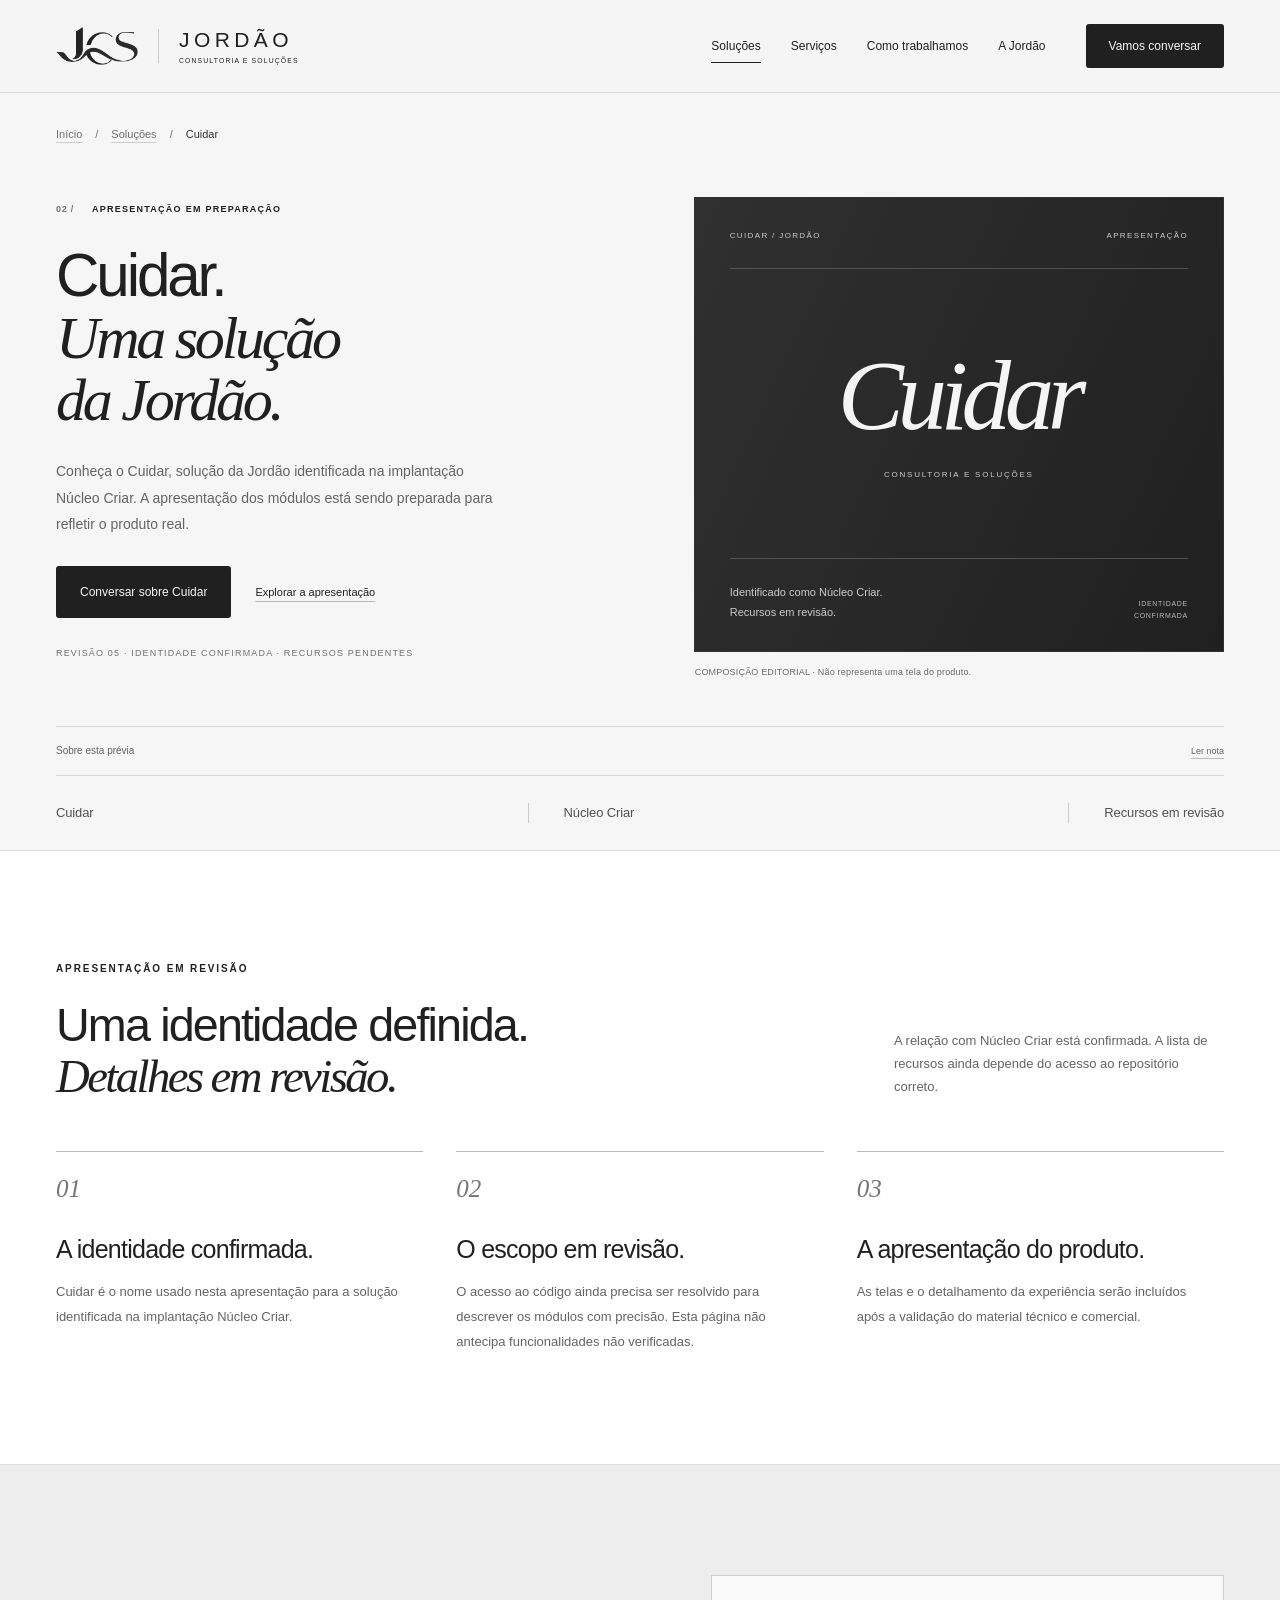
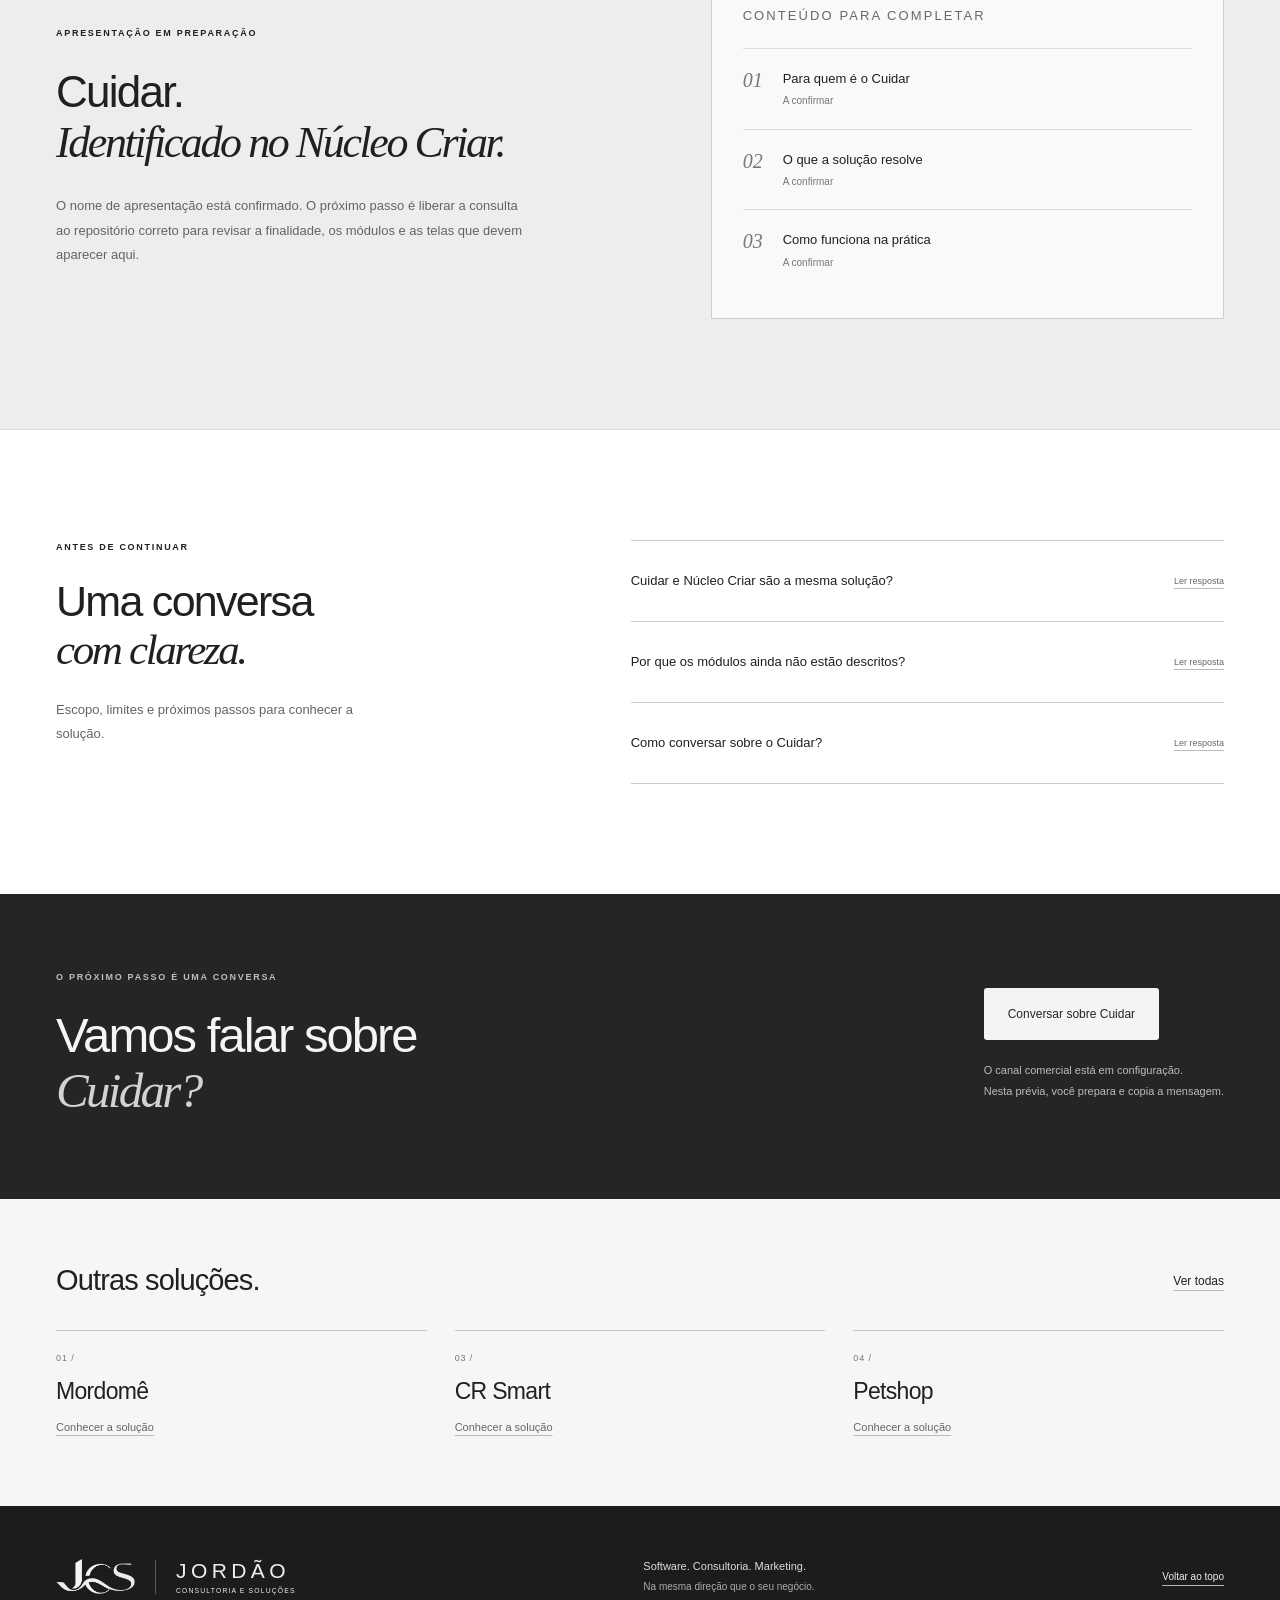
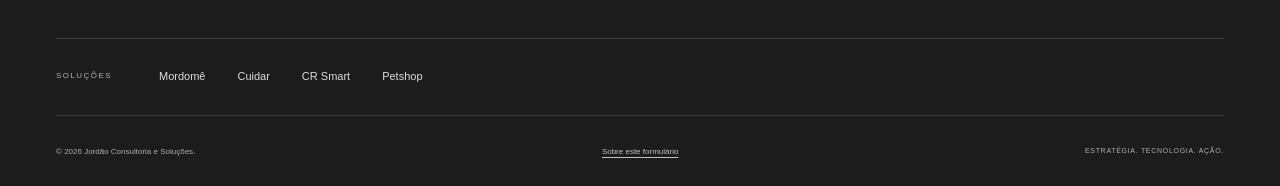
==== cuidar.html @ e057ddb1 "Site institucional Jordão" ====
<!DOCTYPE html>

<html lang="pt-BR"><head><meta content="Jordão — revisão 04 / páginas de soluções" name="generator"/>
<meta charset="utf-8"/>
<meta content="width=device-width, initial-scale=1" name="viewport"/>
<meta content="#f6f6f6" name="theme-color"/>
<meta content="Conheça o Cuidar, solução da Jordão identificada na implantação Núcleo Criar. A apresentação dos módulos está sendo preparada para refletir o produto real." name="description"/>
<!-- PRÉVIA: retirar esta linha somente depois de aprovar e publicar o site. -->
<meta content="noindex, nofollow" name="robots"/>
<meta content="website" property="og:type"/>
<meta content="pt_BR" property="og:locale"/>
<meta content="Cuidar — Jordão Consultoria e Soluções" property="og:title"/>
<meta content="Conheça o Cuidar, solução da Jordão identificada na implantação Núcleo Criar. A apresentação dos módulos está sendo preparada para refletir o produto real." property="og:description"/>
<title>Cuidar — Jordão Consultoria e Soluções</title>
<link href="assets/favicon.png" rel="icon" type="image/png"/>
<link href="styles.css" rel="stylesheet"/><link href="solucoes.css" rel="stylesheet"/>
<script defer="" src="config.js"></script>
<script defer="" src="script.js"></script><script defer="" src="solucoes.js"></script>
</head><body data-page="cuidar"><a class="skip-link" href="#conteudo">Pular para o conteúdo</a><header class="header" id="topo">
<div class="container header-inner">
<a aria-label="Jordão Consultoria e Soluções — início" class="brand" href="index.html#inicio">
<img alt="" class="brand-logo" height="497" src="assets/logo-jcs-escuro.png" width="1097"/>
<span aria-hidden="true" class="brand-divider"></span>
<span class="brand-name">JORDÃO<span>CONSULTORIA E SOLUÇÕES</span></span>
</a>
<button aria-controls="navegacao" aria-expanded="false" aria-label="Abrir menu" class="menu-toggle" type="button">
<span></span><span></span>
</button>
<nav aria-label="Navegação principal" class="nav" id="navegacao"><a aria-current="location" href="solucoes.html">Soluções</a><a href="index.html#solucoes">Serviços</a><a href="index.html#metodo">Como trabalhamos</a><a href="index.html#sobre">A Jordão</a><a class="button button-dark nav-cta" href="index.html#contato">Vamos conversar</a></nav>
</div>
</header><main class="product-page" id="conteudo"><div class="container"><nav aria-label="Caminho de navegação" class="breadcrumb"><a href="index.html">Início</a><span aria-hidden="true">/</span><a href="solucoes.html">Soluções</a><span aria-hidden="true">/</span><span aria-current="page">Cuidar</span></nav></div><section aria-labelledby="product-title" class="product-hero" id="apresentacao"><div class="container product-hero-grid"><div class="product-copy"><p class="eyebrow"><span class="section-index">02 /</span> APRESENTAÇÃO EM PREPARAÇÃO</p><h1 id="product-title">Cuidar.<br/><em>Uma solução<br/>da Jordão.</em></h1><p class="product-description">Conheça o Cuidar, solução da Jordão identificada na implantação Núcleo Criar. A apresentação dos módulos está sendo preparada para refletir o produto real.</p><div class="product-actions"><a class="button button-dark" href="index.html?solucao=cuidar#contato">Conversar sobre Cuidar</a><a class="text-link" href="#recursos">Explorar a apresentação</a></div><p class="review-label">REVISÃO 05 · IDENTIDADE CONFIRMADA · RECURSOS PENDENTES</p></div><figure class="product-visual"><div class="concept-panel cuidar-panel"><div class="concept-top"><span>CUIDAR / JORDÃO</span><span>APRESENTAÇÃO</span></div><div class="cuidar-wordmark">Cuidar<span>CONSULTORIA E SOLUÇÕES</span></div><div class="cuidar-baseline"><p>Identificado como Núcleo Criar.<br/>Recursos em revisão.</p><span>IDENTIDADE CONFIRMADA</span></div></div><figcaption>COMPOSIÇÃO EDITORIAL · Não representa uma tela do produto.</figcaption></figure></div><div class="container"><details class="editorial-note"><summary><span>Sobre esta prévia</span><span class="detail-state"><span class="closed-text">Ler nota</span><span class="open-text">Fechar</span></span></summary><p>A relação Cuidar = Núcleo Criar foi confirmada pelo responsável. O Railway indica o repositório jjrfarias/clinicas, mas a consulta ao GitHub retornou 404 nesta conexão. Isso não comprova a inexistência do repositório: acesso e endereço ainda precisam ser conferidos. Os módulos não foram verificados nesta revisão.</p></details><div aria-label="Temas da solução" class="product-topics"><span>Cuidar</span><span>Núcleo Criar</span><span>Recursos em revisão</span></div></div></section><section aria-labelledby="features-title" class="section product-features" id="recursos"><div class="container"><div class="section-heading"><div><p class="eyebrow">APRESENTAÇÃO EM REVISÃO</p><h2 id="features-title">Uma identidade definida.<br/><em>Detalhes em revisão.</em></h2></div><p class="section-intro feature-intro">A relação com Núcleo Criar está confirmada. A lista de recursos ainda depende do acesso ao repositório correto.</p></div><div class="feature-grid"><article class="feature-card"><span class="feature-number">01</span><h3>A identidade confirmada.</h3><p>Cuidar é o nome usado nesta apresentação para a solução identificada na implantação Núcleo Criar.</p></article><article class="feature-card"><span class="feature-number">02</span><h3>O escopo em revisão.</h3><p>O acesso ao código ainda precisa ser resolvido para descrever os módulos com precisão. Esta página não antecipa funcionalidades não verificadas.</p></article><article class="feature-card"><span class="feature-number">03</span><h3>A apresentação do produto.</h3><p>As telas e o detalhamento da experiência serão incluídos após a validação do material técnico e comercial.</p></article></div></div></section><section aria-labelledby="use-title" class="use-section section"><div class="container use-grid"><div><p class="eyebrow">APRESENTAÇÃO EM PREPARAÇÃO</p><h2 id="use-title">Cuidar.<br/><em>Identificado no Núcleo Criar.</em></h2><p>O nome de apresentação está confirmado. O próximo passo é liberar a consulta ao repositório correto para revisar a finalidade, os módulos e as telas que devem aparecer aqui.</p></div><div class="pending-card"><p class="small-label">CONTEÚDO PARA COMPLETAR</p><div><span>01</span><strong>Para quem é o Cuidar</strong><small>A confirmar</small></div><div><span>02</span><strong>O que a solução resolve</strong><small>A confirmar</small></div><div><span>03</span><strong>Como funciona na prática</strong><small>A confirmar</small></div></div></div></section><section aria-labelledby="faq-title" class="section faq-section"><div class="container faq-grid"><div><p class="eyebrow">ANTES DE CONTINUAR</p><h2 id="faq-title">Uma conversa<br/><em>com clareza.</em></h2><p>Escopo, limites e próximos passos para conhecer a solução.</p></div><div class="faq-list"><details class="faq-item"><summary><span>Cuidar e Núcleo Criar são a mesma solução?</span><span class="detail-state"><span class="closed-text">Ler resposta</span><span class="open-text">Fechar</span></span></summary><p>O responsável confirmou que a implantação Núcleo Criar corresponde ao Cuidar. Por isso, a página utiliza Cuidar como nome de apresentação.</p></details><details class="faq-item"><summary><span>Por que os módulos ainda não estão descritos?</span><span class="detail-state"><span class="closed-text">Ler resposta</span><span class="open-text">Fechar</span></span></summary><p>O repositório associado não ficou acessível pela conexão usada nesta revisão. Antes de anunciar módulos, será necessário conferir o código ou a documentação autorizada do produto.</p></details><details class="faq-item"><summary><span>Como conversar sobre o Cuidar?</span><span class="detail-state"><span class="closed-text">Ler resposta</span><span class="open-text">Fechar</span></span></summary><p>Use o botão de conversa para preparar uma mensagem identificada com Cuidar. O WhatsApp comercial da Jordão ainda está pendente de configuração.</p></details></div></div></section><section aria-labelledby="product-cta-title" class="product-cta"><div class="container product-cta-grid"><div><p class="eyebrow">O PRÓXIMO PASSO É UMA CONVERSA</p><h2 id="product-cta-title">Vamos falar sobre<br/><em>Cuidar?</em></h2></div><div><a class="button button-light" href="index.html?solucao=cuidar#contato">Conversar sobre Cuidar</a><p>O canal comercial está em configuração.<br/>Nesta prévia, você prepara e copia a mensagem.</p></div></div></section><section aria-labelledby="related-title" class="section related-section"><div class="container"><div class="related-heading"><h2 id="related-title">Outras soluções.</h2><a class="text-link" href="solucoes.html">Ver todas</a></div><div class="related-grid"><a href="mordome.html"><span>01 /</span><strong>Mordomê</strong><small>Conhecer a solução</small></a><a href="venda-de-celular.html"><span>03 /</span><strong>CR Smart</strong><small>Conhecer a solução</small></a><a href="petshop.html"><span>04 /</span><strong>Petshop</strong><small>Conhecer a solução</small></a></div></div></section></main><footer class="footer"><div class="container"><div class="footer-top"><a aria-label="Jordão — voltar ao início" class="brand footer-brand" href="index.html#inicio"><img alt="" class="brand-logo" height="497" src="assets/logo-jcs-claro.png" width="1097"/><span aria-hidden="true" class="brand-divider"></span><span class="brand-name">JORDÃO<span>CONSULTORIA E SOLUÇÕES</span></span></a><p>Software. Consultoria. Marketing.<br/><span>Na mesma direção que o seu negócio.</span></p><a class="back-top" href="#topo">Voltar ao topo </a></div><nav aria-label="Soluções Jordão" class="footer-solutions"><span>SOLUÇÕES</span><a href="mordome.html">Mordomê</a><a href="cuidar.html">Cuidar</a><a href="venda-de-celular.html">CR Smart</a><a href="petshop.html">Petshop</a></nav><div class="footer-bottom"><p>© <span id="year">2026</span> Jordão Consultoria e Soluções.</p><button class="plain-button" id="privacy-button" type="button">Sobre este formulário</button><span>ESTRATÉGIA. TECNOLOGIA. AÇÃO.</span></div></div></footer><dialog aria-labelledby="message-title" class="dialog" id="message-dialog"><div class="dialog-content"><button aria-label="Fechar prévia da mensagem" class="dialog-close" data-close-dialog="" type="button"><svg aria-hidden="true" class="ui-icon" fill="none" focusable="false" height="16" stroke="currentColor" stroke-linecap="round" stroke-linejoin="round" stroke-width="1.5" viewbox="0 0 24 24" width="16"><path d="m6 6 12 12M6 18 18 6"></path></svg></button><p class="eyebrow">VAMOS CONVERSAR</p><h2 id="message-title">O primeiro passo<br/><em>está aqui.</em></h2><p class="dialog-description">Confira o resumo da sua mensagem antes de continuar.</p><pre class="message-preview" id="message-preview"></pre><p class="dialog-note" id="channel-note"></p><div class="dialog-actions"><a class="button button-dark" hidden="" href="#" id="send-message" rel="noopener noreferrer" target="_blank">Abrir WhatsApp </a><button class="button button-outline" id="copy-message" type="button">Copiar mensagem </button></div><p aria-live="polite" class="copy-status" id="copy-status" role="status"></p></div></dialog><dialog aria-labelledby="privacy-title" class="dialog privacy-dialog" id="privacy-dialog"><div class="dialog-content"><button aria-label="Fechar informações do formulário" class="dialog-close" data-close-dialog="" type="button"><svg aria-hidden="true" class="ui-icon" fill="none" focusable="false" height="16" stroke="currentColor" stroke-linecap="round" stroke-linejoin="round" stroke-width="1.5" viewbox="0 0 24 24" width="16"><path d="m6 6 12 12M6 18 18 6"></path></svg></button><p class="eyebrow">TRANSPARÊNCIA</p><h2 id="privacy-title">Sobre este<br/><em>formulário.</em></h2><p>O formulário prepara uma mensagem no seu próprio navegador. Este site não envia os campos para um servidor, não os salva em uma base de dados e não usa ferramentas de análise ou cookies de rastreamento.</p><p>O envio ao WhatsApp ou ao seu aplicativo de e-mail só é iniciado quando você escolhe abrir o canal configurado. A confirmação final de envio acontece nesse serviço, sujeito às regras dele.</p><p>Não inclua senhas, documentos ou dados confidenciais. O botão de copiar transfere apenas a mensagem preparada para a área de transferência do seu dispositivo.</p><p class="dialog-note">Esta é uma prévia do site. Os contatos e as informações institucionais serão revisados antes da publicação.</p><button class="button button-dark" data-close-dialog="" type="button">Entendi </button></div></dialog></body></html>
---- styles.css ----
/* JORDÃO / Site institucional — revisão 02: iconografia discreta. */
:root{--paper:#f6f6f6;--white:#ffffff;--ink:#202020;--muted:#646464;--line:#dbdbdb;--dark:#1c1c1c;--dark-muted:#b7b7b7;--serif:Georgia,"Times New Roman",serif;--sans:"Helvetica Neue",Arial,sans-serif;--max:1256px}
*,*::before,*::after{box-sizing:border-box}
html{scroll-behavior:smooth;scroll-padding-top:110px}
body{margin:0;background:var(--paper);color:var(--ink);font-family:var(--sans);font-size:16px;line-height:1.55;-webkit-font-smoothing:antialiased}
body:has(dialog[open]){overflow:hidden}
a{color:inherit;text-decoration:none}button,input,select,textarea{font:inherit}button,a,input,select,textarea{-webkit-tap-highlight-color:transparent}button{cursor:pointer}button:disabled{cursor:not-allowed}button{color:inherit}img{display:block;max-width:100%;height:auto}h1,h2,h3,p{margin:0}h1,h2,h3{line-height:1.1;font-weight:500;letter-spacing:-.05em}h1 em,h2 em{font-family:var(--serif);font-weight:400}p{color:var(--muted)}ul,ol{margin:0;padding:0}svg{width:40px;height:40px;stroke:currentColor;stroke-width:1.5;stroke-linecap:round;stroke-linejoin:round}
::selection{background:#d4d4d4;color:#181818}:focus-visible{outline:3px solid #757575;outline-offset:5px}[hidden]{display:none!important}.container{width:min(var(--max),calc(100% - 112px));margin-inline:auto}.section{padding:110px 0}.eyebrow{font-size:10px;letter-spacing:.19em;line-height:1.6;font-weight:600;color:var(--ink);display:flex;align-items:center;gap:13px}.eyebrow-line{width:25px;height:1px;background:currentColor}.section-index{color:#767676;letter-spacing:.08em;margin-right:5px}.button{display:inline-flex;align-items:center;justify-content:center;gap:26px;padding:17px 23px;border:1px solid transparent;border-radius:3px;font-size:13px;line-height:1.35;font-weight:500;transition:background .2s,color .2s,transform .2s;min-height:51px;white-space:nowrap}.button-dark{background:var(--ink);color:var(--paper)}.button-dark:hover{background:#3b3b3b;transform:translateY(-2px)}.button-outline{border-color:#c3c3c3;background:transparent}.button-outline:hover{background:#e7e7e7}.text-link{font-size:12px;font-weight:500;display:inline-flex;align-items:center;gap:15px;min-height:44px}.text-link:hover{color:#636363}.skip-link{position:fixed;z-index:100;top:8px;left:8px;transform:translateY(-180%);background:var(--ink);color:white;padding:12px 18px}.skip-link:focus{transform:translateY(0)}
/* Header */
.header{position:sticky;top:0;z-index:30;background:rgba(245,245,245,.96);border-bottom:1px solid var(--line);backdrop-filter:blur(18px)}.header-inner{height:92px;display:flex;align-items:center;justify-content:space-between;gap:28px}.brand{display:flex;align-items:center;gap:20px;flex-shrink:0}.brand-logo{width:82px;flex-shrink:0}.brand-divider{height:34px;width:1px;background:#c9c9c9}.brand-name{font-size:21px;line-height:1.3;letter-spacing:.21em;display:block}.brand-name>span{font-size:6.8px;letter-spacing:.17em;display:block;margin-top:3px;white-space:nowrap}.nav{display:flex;align-items:center;gap:30px}.nav>a:not(.button){font-size:12px;padding:10px 0;position:relative}.nav>a:not(.button)::after{content:"";position:absolute;bottom:2px;left:0;width:0;height:1px;background:currentColor;transition:width .2s}.nav>a:hover::after,.nav>a.is-active::after{width:100%}.nav .nav-cta{margin-left:10px;font-size:12px;padding:12px 18px;min-height:44px;gap:20px}.menu-toggle{display:none}
/* Hero */
.hero{padding-top:63px}.hero-grid{display:grid;grid-template-columns:1.08fr 1fr;align-items:center;gap:62px}.hero-copy{padding:15px 0 22px}.hero h1{font-size:clamp(53px,5.45vw,80px);line-height:1.025;letter-spacing:-.057em;margin:25px 0 25px}.hero h1 em{display:inline-block;letter-spacing:-.075em;white-space:nowrap}.hero-description{max-width:430px;font-size:15px;line-height:1.8}.hero-actions{display:flex;gap:24px;align-items:center;margin-top:30px}.hero-actions .button{font-size:12px;gap:21px;padding:17px 19px}.hero-note{font-size:10px;color:#707070;margin-top:28px;display:flex;align-items:center;gap:9px}.hero-art{position:relative;align-self:center;padding:0 0 31px}.art-caption{display:flex;justify-content:space-between;color:#686868;font-size:8px;letter-spacing:.12em;margin:0 1px 13px}.brand-stage{position:relative;aspect-ratio:1.075;overflow:hidden;border-radius:3px;background:linear-gradient(116deg,#303030 0,#202020 47%,#151515 100%);box-shadow:0 20px 35px -32px #252525;display:flex;flex-direction:column;justify-content:space-between;padding:27px 31px;color:#d6d6d6}.brand-stage::before{content:"";position:absolute;inset:0;background:radial-gradient(ellipse at 0 0,rgba(228,228,228,.09),transparent 61%);pointer-events:none}.stage-lines{position:absolute;top:0;right:28px;width:29%;height:100%;transform:skew(-10deg);background:repeating-linear-gradient(90deg,transparent 0,transparent 16px,rgba(212,212,212,.035) 16px,rgba(212,212,212,.035) 17px);border-left:1px solid rgba(212,212,212,.06);border-right:1px solid rgba(212,212,212,.06)}.stage-topline{display:flex;justify-content:space-between;align-items:center;font-size:7.6px;letter-spacing:.21em;z-index:1}.stage-mark{position:relative;width:89%;margin:0 auto 10px;display:flex;flex-direction:column;align-items:center;gap:24px}.stage-mark img{width:100%;filter:drop-shadow(0 6px 3px rgba(0,0,0,.3))}.stage-mark>span{font-size:6.7px;letter-spacing:.3em;white-space:nowrap;color:#d1d1d1}.stage-mark i{font-style:normal;padding:0 8px}.stage-baseline{position:relative;display:flex;align-items:end;justify-content:space-between;font-size:7px;letter-spacing:.15em;line-height:1.8}.stage-baseline>span:first-child{transform:translateY(-23px)}.stage-badge{position:absolute;left:-27px;bottom:11px;background:var(--paper);padding:18px 22px;display:flex;gap:17px;align-items:center;box-shadow:0 10px 30px #1212120b;border:1px solid var(--line);border-radius:2px}.stage-badge .badge-copy{font-size:12px;line-height:1.4;color:#646464}.stage-badge strong{font-size:14px;font-weight:500;color:var(--ink)}.badge-line{width:25px;height:1px;background:#b3b3b3;margin-left:18px}.art-bottom{text-align:right;font-size:6.8px;letter-spacing:.1em;margin-top:17px;padding-left:220px}.hero-bottom{display:flex;align-items:center;justify-content:space-between;gap:25px;margin-top:63px;padding:28px 0 32px;border-top:1px solid var(--line)}.hero-bottom>span{font-size:8px;letter-spacing:.16em;color:#747474;line-height:1.8}.hero-bottom>span>strong{font-weight:500;color:var(--ink)}.disciplines{display:flex;align-items:center;gap:34px;font-size:20px;letter-spacing:-.035em}
/* Solutions */
.solutions{background:#ffffff;border-top:1px solid var(--line)}.section-heading{display:flex;align-items:end;justify-content:space-between;gap:50px;margin-bottom:48px}.section-heading .eyebrow{margin-bottom:23px}h2{font-size:clamp(37px,3.65vw,53px);letter-spacing:-.04em;line-height:1.1}h2 em{letter-spacing:-.055em}.section-intro{font-size:13px;line-height:1.8;padding-bottom:4px}.service-grid{display:grid;grid-template-columns:repeat(3,1fr);gap:20px}.service-card{background:var(--paper);border:1px solid #e5e5e5;display:flex;flex-direction:column;padding:29px 28px 23px;transition:background .2s,border-color .2s}.service-card:hover{background:#ededed;border-color:#bababa}.service-top{display:flex;justify-content:space-between;align-items:center;margin-bottom:35px}.service-top>span{font-size:10px;color:#848484;letter-spacing:.13em}.card-kicker{font-size:8px;letter-spacing:.19em;color:#646464;margin-bottom:10px}.service-card h3{font-size:32px;letter-spacing:-.035em;margin-bottom:17px}.service-card>p:not(.card-kicker){font-size:13px;line-height:1.85;min-height:73px;max-width:295px}.service-list{list-style:none;margin:22px 0 30px}.service-list li{font-size:11px;display:flex;align-items:center;gap:9px;margin:9px 0}.service-list li::before{content:"";display:inline-block;background:#8b8b8b;width:3px;height:3px;border-radius:50%}.card-link{margin-top:auto;padding-top:21px;border-top:1px solid #d7d7d7;display:flex;align-items:center;justify-content:space-between;font-size:10px;gap:6px;line-height:1.6;min-height:46px}.card-link:hover{text-decoration:underline;text-underline-offset:5px}.solutions-note{display:flex;align-items:center;gap:15px;border-bottom:1px solid var(--line);padding:29px 1px 23px}.solutions-note p{font-size:11px}.solutions-note a{font-size:10px;margin-left:auto;white-space:nowrap}
/* About */
.about{background:var(--dark);color:var(--paper);padding:98px 0}.about-grid{display:grid;grid-template-columns:1.2fr 1fr;gap:110px}.about .eyebrow{color:#cdcdcd}.about .section-index{color:#bababa}.about h2{font-size:clamp(38px,3.75vw,55px);line-height:1.12;margin-top:28px}.about h2 em{color:#c1c1c1}.about-signature{display:flex;align-items:center;gap:19px;margin-top:46px}.about-signature img{width:82px}.about-signature>span{border-left:1px solid #585858;padding-left:20px;font-size:14px;letter-spacing:.19em;line-height:1.35}.about-signature small{font-size:5.6px;letter-spacing:.14em}.about-detail{position:relative;padding-top:13px}.about-detail p{font-size:13px;color:var(--dark-muted);line-height:1.9;margin-bottom:20px}.about-detail .about-lead{font-size:23px;line-height:1.45;letter-spacing:-.02em;color:#efefef;margin-bottom:25px}.about-principles{margin-top:31px}.about-principles>div{display:flex;align-items:center;gap:19px;border-top:1px solid #3d3d3d;padding:14px 0}.about-principles span{font-size:8px;color:#b1b1b1}.about-principles strong{font-size:11px;font-weight:400;color:#e1e1e1}
/* Method */
.method{background:var(--paper)}.method-grid{list-style:none;display:grid;grid-template-columns:repeat(4,1fr);gap:26px;margin-top:55px}.step-line{display:flex;align-items:center;justify-content:space-between;border-top:1px solid #c7c7c7;padding-top:19px;margin-bottom:34px}.step-line>span:first-child{font-family:var(--serif);font-size:26px;font-style:italic;color:#787878;line-height:1}.method-grid h3{font-size:24px;letter-spacing:-.035em;margin-bottom:15px}.method-grid p{font-size:12px;line-height:1.85;max-width:255px}.challenge-panel{margin-top:77px;padding:35px 39px;background:#ebebeb;display:grid;grid-template-columns:.92fr 1.08fr;gap:50px;border:1px solid #dfdfdf}.challenge-panel .eyebrow{font-size:8px;letter-spacing:.13em;color:#6b6b6b;margin-bottom:18px}.challenge-panel h3{font-size:26px;line-height:1.2;letter-spacing:-.035em}.challenge-links{display:flex;flex-direction:column;justify-content:center}.challenge-links a{display:flex;justify-content:space-between;align-items:center;gap:15px;padding:14px 0;border-bottom:1px solid #cbcbcb;font-size:11px;line-height:1.6}.challenge-links a:first-child{padding-top:2px}.challenge-links a:last-child{border-bottom:0;padding-bottom:0}.challenge-links a:hover{text-decoration:underline;text-underline-offset:4px}
/* Contact */
.contact{background:#ffffff;border-top:1px solid var(--line);padding-bottom:100px}.contact-grid{display:grid;grid-template-columns:1fr 1.12fr;gap:105px}.contact-copy h2{font-size:clamp(43px,4.2vw,61px);line-height:1.08;margin:27px 0}.contact-copy>p:not(.eyebrow){font-size:14px;line-height:1.8;max-width:320px}.contact-caption{display:flex;align-items:center;gap:22px;margin-top:38px;padding-top:26px;border-top:1px solid var(--line);max-width:310px}.contact-caption>span{font-size:11px;color:#646464;line-height:1.8}.contact-caption strong{font-weight:400;color:var(--ink)}.email-link{display:block;margin-top:25px;text-decoration:underline;font-size:13px;text-underline-offset:4px;overflow-wrap:anywhere}.contact-form{background:var(--paper);border:1px solid #e2e2e2;padding:28px 32px 24px;align-self:start}.form-heading{display:flex;justify-content:space-between;align-items:center;font-size:9px;letter-spacing:.14em;margin-bottom:28px}.form-row{display:grid;grid-template-columns:1fr 1fr;gap:16px}.field{margin-bottom:21px;min-width:0}.field label{font-size:10px;display:block;margin-bottom:9px;color:#303030}.optional{font-size:9px;color:#747474}.field input,.field select,.field textarea{width:100%;border:1px solid #d0d0d0;border-radius:2px;min-height:45px;padding:11px 12px;background:transparent;color:var(--ink);font-size:12px;outline-offset:2px;transition:border .2s}.field input::placeholder,.field textarea::placeholder{color:#777777;opacity:1;font-size:11px}.field input:hover,.field select:hover,.field textarea:hover{border-color:#929292}.field select{padding-right:25px}.field textarea{resize:vertical;min-height:102px;line-height:1.6}.field-hint{display:flex;gap:10px;justify-content:space-between;margin-top:5px;font-size:8px;color:#6c6c6c;line-height:1.6}.field-hint>span:last-child{white-space:nowrap}.submit-button{width:100%;justify-content:space-between;min-height:49px;padding:14px 18px;font-size:12px}.form-disclaimer{font-size:9px;margin-top:13px;line-height:1.75}.draft-note{font-size:8px;letter-spacing:.04em;color:#676767;margin-top:10px;border-top:1px solid #dddddd;padding-top:10px;line-height:1.7}
/* Footer */
.footer{background:var(--dark);color:#eeeeee;padding:49px 0 20px}.footer-top{display:flex;align-items:center;justify-content:space-between;gap:35px;padding-bottom:39px;border-bottom:1px solid #414141}.footer-brand .brand-divider{background:#595959}.footer-brand .brand-logo{width:79px}.footer-top p{font-size:11px;color:#dcdcdc;line-height:1.85}.footer-top p>span{color:#acacac;font-size:10px}.back-top{font-size:10px;display:flex;gap:19px;align-items:center;min-height:44px}.footer-bottom{display:flex;align-items:center;justify-content:space-between;gap:24px;margin-top:22px}.footer-bottom p,.footer-bottom>span{font-size:8px;color:#aeaeae}.footer-bottom>span{letter-spacing:.1em;font-size:7px}.plain-button{padding:8px 0;background:none;border:0;color:#c2c2c2;font-size:8px;text-decoration:underline;text-underline-offset:3px}
/* Message preview */
.dialog{padding:0;background:var(--paper);color:var(--ink);border:1px solid #bfbfbf;border-radius:4px;max-width:610px;width:calc(100% - 32px);max-height:90dvh;overflow:auto;box-shadow:0 30px 90px #00000044}.dialog::backdrop{background:rgba(19,19,19,.68);backdrop-filter:blur(4px)}.dialog-content{position:relative;padding:41px}.dialog-close{position:absolute;top:12px;right:13px;background:none;border:0;width:40px;height:40px;font-size:29px;line-height:1}.dialog h2{font-size:37px;margin:19px 0}.dialog-description{font-size:13px}.message-preview{padding:18px 20px;background:#e9e9e9;border:1px solid #d8d8d8;white-space:pre-wrap;overflow-wrap:anywhere;word-break:break-word;font-family:var(--sans);font-size:12px;line-height:1.75;max-height:280px;overflow:auto;margin:20px 0}.dialog-note{font-size:11px;line-height:1.75}.dialog-actions{display:flex;flex-wrap:wrap;gap:10px;margin-top:23px}.dialog-actions .button{font-size:11px;gap:16px;padding:14px 16px;min-height:46px}.copy-status{font-size:11px;min-height:1.5em;margin-top:12px}.privacy-dialog p:not(.eyebrow){font-size:13px;line-height:1.85;margin-bottom:16px}.privacy-dialog .dialog-note{font-size:11px!important;border-top:1px solid #d3d3d3;padding-top:15px}.privacy-dialog .button{margin-top:6px}
/* Responsive */
@media(min-width:1600px){.hero{padding-top:75px}.hero-grid{gap:82px}.hero h1{font-size:84px}.hero-description{font-size:16px}.hero-bottom{margin-top:80px}.brand-stage{aspect-ratio:1.03}}
@media(max-width:1180px){.container{width:calc(100% - 72px)}.header-inner{height:84px}.nav{gap:23px}.brand{gap:14px}.brand-logo{width:73px}.brand-name{font-size:18px}.brand-name>span{font-size:6px}.nav>a:not(.button){font-size:11px}.nav .nav-cta{margin-left:0;font-size:11px;padding:12px 14px;gap:10px}.hero-grid{gap:40px}.hero-actions{gap:14px}.hero-actions .button{font-size:11px;gap:15px;padding:15px}.text-link{font-size:11px;gap:7px}.hero h1{font-size:clamp(50px,5.6vw,72px)}.hero-description{font-size:14px}.hero .eyebrow{font-size:8px}.brand-stage{padding:23px}.stage-mark>span{font-size:5.4px;letter-spacing:.25em}.stage-mark i{padding:0 5px}.art-bottom{padding-left:180px;font-size:6px}.stage-badge{padding:14px 17px;gap:13px;left:-19px}.badge-line{width:17px;margin-left:6px}.stage-badge .badge-copy{font-size:10px}.stage-badge strong{font-size:12px}.hero-bottom{margin-top:55px}.disciplines{font-size:18px;gap:28px}.service-card{padding:25px 23px 21px}.service-card>p:not(.card-kicker){min-height:90px}.card-link{font-size:9px}.service-card h3{font-size:29px}.about-grid{gap:78px}.contact-grid{gap:60px}.contact-form{padding:25px}.section{padding:90px 0}}
@media(max-width:900px){.container{width:calc(100% - 48px)}.header-inner{height:78px}.nav{gap:17px}.nav>a:not(.button){font-size:10px}.nav .nav-cta{font-size:10px;min-height:40px}.brand-logo{width:63px}.brand-name{font-size:17px}.brand-name>span{font-size:5.6px}.brand-divider{height:28px}.brand{gap:12px}.hero{padding-top:40px}.hero-grid{gap:26px}.hero h1{font-size:clamp(45px,5.8vw,57px)}.hero-description{font-size:13px}.hero-actions{align-items:start;flex-direction:column;gap:9px;margin-top:25px}.hero-note{font-size:8px;margin-top:18px}.hero .eyebrow{font-size:7px;letter-spacing:.13em;gap:10px}.brand-stage{aspect-ratio:.89;padding:20px}.stage-topline{font-size:6px}.stage-mark{width:94%;gap:20px}.stage-mark>span{font-size:4.4px}.stage-baseline{font-size:6px}.art-caption{font-size:6px}.art-bottom{display:none}.stage-badge{bottom:8px}.hero-bottom{margin-top:32px}.hero-bottom>span{font-size:7px}.disciplines{font-size:17px;gap:20px}.service-grid{gap:14px}.service-card{padding:23px 19px 20px}.service-card>p:not(.card-kicker){font-size:12px;min-height:112px}.service-list{margin-top:16px}.service-list li{font-size:10px}.service-card h3{font-size:27px}.card-kicker{font-size:7px}.service-top{margin-bottom:29px}.card-link{font-size:8px}.section-heading{gap:30px}.section-intro{font-size:11px}.solutions-note{gap:10px}.solutions-note p{font-size:10px}.solutions-note a{font-size:9px}.about-grid{gap:55px}.about-detail .about-lead{font-size:20px}.about-detail p{font-size:12px}.method-grid{gap:22px}.method-grid h3{font-size:21px}.method-grid p{font-size:11px}.challenge-panel{gap:30px;padding:29px}.challenge-panel h3{font-size:23px}.challenge-panel .eyebrow{font-size:7px}.challenge-links a{font-size:10px}.contact-grid{gap:36px;grid-template-columns:.92fr 1.08fr}.contact-copy h2{font-size:45px}.contact-copy>p:not(.eyebrow){font-size:13px}.contact-form{padding:23px 21px}.form-row{grid-template-columns:1fr;gap:0}.field{margin-bottom:18px}.field-hint{font-size:7px}.footer-top{gap:23px}.footer-top p{font-size:10px}.footer-brand .brand-logo{width:63px}.footer-bottom>span{display:none}.footer-bottom{justify-content:space-between}.section{padding:76px 0}}
@media(max-width:720px){html{scroll-padding-top:88px}.container{width:calc(100% - 40px)}.header-inner{height:74px}.brand-logo{width:65px}.brand-name{font-size:18px}.brand-name>span{font-size:6px}.brand{gap:14px}.menu-toggle{display:flex;flex-direction:column;justify-content:center;gap:6px;width:44px;height:44px;align-items:center;background:transparent;border:1px solid #cdcdcd;border-radius:2px;flex-shrink:0}.menu-toggle>span{display:block;width:18px;height:1px;background:var(--ink);transition:transform .2s}.menu-toggle[aria-expanded="true"]>span:first-child{transform:translateY(3.5px) rotate(45deg)}.menu-toggle[aria-expanded="true"]>span:last-child{transform:translateY(-3.5px) rotate(-45deg)}.nav{position:absolute;left:0;right:0;top:74px;background:var(--paper);border-bottom:1px solid var(--line);display:flex;flex-direction:column;align-items:stretch;padding:12px 20px 22px;gap:0;visibility:hidden;opacity:0;pointer-events:none;transform:translateY(-8px);transition:opacity .2s,transform .2s,visibility .2s;box-shadow:0 20px 20px #1515150a}.nav.is-open{visibility:visible;opacity:1;pointer-events:auto;transform:translateY(0)}.nav>a:not(.button){font-size:13px;padding:15px 0;border-bottom:1px solid #dedede}.nav>a:not(.button)::after{display:none}.nav .nav-cta{margin-top:17px;font-size:12px;min-height:46px;justify-content:space-between}.hero{padding-top:33px}.hero-grid{grid-template-columns:1fr;gap:34px}.hero-copy{padding:7px 0 0}.hero .eyebrow{font-size:8px;letter-spacing:.13em}.hero h1{font-size:clamp(49px,9.5vw,69px);margin:24px 0 23px;line-height:1.025}.hero-description{font-size:14px;max-width:460px;line-height:1.85}.hero-actions{flex-direction:row;align-items:center;gap:20px;flex-wrap:wrap;margin-top:25px}.hero-actions .button{font-size:11px;padding:15px 17px;min-height:48px;gap:16px}.hero-actions .text-link{font-size:11px;gap:12px}.hero-note{font-size:9px;margin-top:17px}.hero-art{max-width:520px;width:100%;padding-bottom:32px;justify-self:center}.art-caption{font-size:7px;margin-bottom:10px}.brand-stage{aspect-ratio:1.23;padding:23px 26px}.stage-mark{width:79%;gap:21px}.stage-mark>span{font-size:6px;letter-spacing:.22em}.stage-topline{font-size:6.6px}.stage-baseline{font-size:6px}.stage-badge{left:15px;bottom:8px;padding:13px 16px;gap:13px}.stage-badge .badge-copy{font-size:10px}.stage-badge strong{font-size:12px}.badge-line{width:21px;margin-left:8px}.hero-bottom{margin-top:21px;padding:23px 0;gap:15px;flex-wrap:wrap}.hero-bottom>span{font-size:6.5px;flex:1}.disciplines{font-size:14px;gap:13px}.section{padding:64px 0}.section-heading{flex-direction:column;align-items:start;gap:21px;margin-bottom:32px}.section-heading .eyebrow{margin-bottom:19px}.eyebrow{font-size:8px}.section-index{font-size:8px}h2{font-size:39px;line-height:1.13}.section-intro{font-size:12px;line-height:1.8}.service-grid{grid-template-columns:1fr;gap:14px}.service-card{padding:25px 26px}.service-top{margin-bottom:21px}.service-card h3{font-size:32px;margin-bottom:15px}.card-kicker{font-size:8px;margin-bottom:9px}.service-card>p:not(.card-kicker){font-size:13px;min-height:0;max-width:460px}.service-list{margin:18px 0 21px;display:flex;flex-wrap:wrap;gap:2px 17px}.service-list li{font-size:10px;margin:4px 0;line-height:1.6}.card-link{font-size:11px;padding-top:16px}.service-top svg{width:37px;height:37px}.solutions-note{align-items:start;flex-wrap:wrap;gap:11px;padding:24px 0 20px}.solutions-note p{font-size:11px;max-width:calc(100% - 45px)}.solutions-note a{margin-left:39px;font-size:10px}.about-grid{grid-template-columns:1fr;gap:40px}.about h2{font-size:42px;margin-top:24px}.about h2 em br{display:none}.about-signature{margin-top:29px}.about-signature img{width:76px}.about-detail{padding-top:29px;border-top:1px solid #3f3f3f}.about-detail .about-lead{font-size:22px;max-width:440px}.about-detail p{font-size:13px;line-height:1.85;max-width:480px}.about-principles{margin-top:27px}.about-principles strong{font-size:12px}.method-grid{grid-template-columns:1fr 1fr;gap:34px 24px;margin-top:36px}.step-line{padding-top:16px;margin-bottom:22px}.method-grid h3{font-size:24px}.method-grid p{font-size:12px}.challenge-panel{grid-template-columns:1fr;gap:25px;padding:28px 23px;margin-top:47px}.challenge-panel h3{font-size:27px}.challenge-panel .eyebrow{font-size:7px}.challenge-links a{font-size:11px}.challenge-links a:first-child{padding-top:12px;border-top:1px solid #cbcbcb}.challenge-links a:last-child{padding-bottom:2px}.contact-grid{grid-template-columns:1fr;gap:37px}.contact-copy h2{font-size:47px;margin:25px 0}.contact-copy>p:not(.eyebrow){font-size:14px;max-width:400px}.contact-caption{margin-top:26px;padding-top:20px;max-width:100%}.contact-form{padding:26px 23px}.form-heading{margin-bottom:25px}.form-row{grid-template-columns:1fr 1fr;gap:14px}.field{margin-bottom:21px}.field label{font-size:11px}.field input,.field select,.field textarea{font-size:16px;min-height:46px;padding:11px}.field input::placeholder,.field textarea::placeholder{font-size:11px}.field select{font-size:13px}.field-hint{font-size:8px}.submit-button{min-height:50px;font-size:12px}.form-disclaimer{font-size:10px}.draft-note{font-size:8px}.footer{padding:37px 0 23px}.footer-top{flex-wrap:wrap;gap:27px;padding-bottom:26px}.footer-brand{width:100%}.footer-brand .brand-logo{width:70px}.footer-top p{font-size:11px;flex:1}.footer-top p>span{font-size:9px}.back-top{font-size:9px;gap:10px}.footer-bottom{flex-wrap:wrap;gap:7px;margin-top:18px;align-items:center}.footer-bottom p{font-size:8px}.plain-button{font-size:8px}.dialog-content{padding:34px 24px 26px}.dialog h2{font-size:34px}.dialog-description{font-size:12px}.dialog-actions{flex-direction:column}.dialog-actions .button{justify-content:space-between}.message-preview{font-size:11px;padding:16px}.privacy-dialog p:not(.eyebrow){font-size:12px}}
@media(max-width:380px){.container{width:calc(100% - 32px)}.brand{gap:10px}.brand-name{font-size:16px}.brand-logo{width:59px}.brand-name>span{font-size:5.3px}.hero h1{font-size:47px}.hero .eyebrow{font-size:7px}.hero-actions{gap:6px 16px}.hero-actions .button{font-size:10px;padding:14px}.hero-actions .text-link{font-size:10px}.hero-description{font-size:13px}.hero-bottom{flex-direction:column;align-items:start;gap:14px}.hero-bottom>span{font-size:7px}.disciplines{font-size:15px;gap:14px}.stage-mark>span{font-size:4.8px}.stage-topline{font-size:5.7px}.stage-baseline{font-size:5.5px}.brand-stage{padding:18px 21px}.art-caption{font-size:6px}.form-row{grid-template-columns:1fr;gap:0}.contact-form{padding:23px 19px}.field-hint{font-size:7px}.method-grid{gap:32px 18px}.method-grid p{font-size:11px}.contact-copy h2{font-size:42px}.service-card{padding:24px}.section-heading h2{font-size:36px}.footer-bottom{align-items:start;flex-direction:column}.about h2{font-size:38px}}
@media(prefers-reduced-motion:reduce){html{scroll-behavior:auto}*,*::before,*::after{animation:none!important;transition:none!important}}

/* Controles locais: seleção, menu e fechamento. Sem fontes de ícones ou emoji. */
.ui-icon{display:block;width:14px;height:14px;flex:0 0 auto;fill:none;stroke:currentColor;stroke-width:1.5;stroke-linecap:round;stroke-linejoin:round;pointer-events:none}
.nav .nav-cta{padding-inline:22px}
.hero-actions .button{padding-inline:24px}
.hero-actions .text-link{gap:11px}
.stage-topline::after{content:"";width:24px;height:1px;flex:none;background:#787878}
.stage-badge{min-width:190px;justify-content:space-between;gap:24px;padding-inline:24px}
.stage-badge .badge-line{margin-left:8px}


.card-link{gap:14px}


.solutions-note a{display:inline-flex;align-items:center;gap:12px}
.about-detail::before{content:"";display:block;width:34px;height:1px;background:#727272;margin:0 0 29px}
.step-line>span:first-child{font-size:26px}
.contact-caption{gap:0}
.form-heading{min-height:30px}
.submit-button{justify-content:center}
.select-control{position:relative}
.field .select-control select{-webkit-appearance:none;appearance:none;padding-right:40px}
.select-control .select-chevron{position:absolute;top:50%;right:14px;transform:translateY(-50%);color:#646464}
.dialog-close{display:grid;place-items:center}
.dialog-close .ui-icon{width:18px;height:18px}
.dialog-actions .button{justify-content:center}
@media(max-width:1180px){.nav .nav-cta{padding-inline:18px}.hero-actions .button{padding-inline:21px}.stage-badge{min-width:170px;padding-inline:20px;gap:18px}}
@media(max-width:720px){.nav .nav-cta{justify-content:center}.hero-actions .button{padding-inline:22px}.stage-badge{min-width:168px;padding-inline:20px;gap:20px}.dialog-actions .button{justify-content:center}}
@media(max-width:380px){.hero-actions .button{padding-inline:19px}}


/* Revisão 03 / direção aprovada: preto, grafite, cinza e branco.
   Sem asteriscos, emoji, setas decorativas ou tons esverdeados. */
:root{color-scheme:light;accent-color:var(--ink)}
.hero-bottom{display:grid;grid-template-columns:1fr auto 1fr}
.disciplines{gap:0}
.disciplines>span{display:inline-flex;align-items:center;white-space:nowrap}
.disciplines>span+span::before{content:"";display:block;width:1px;height:.75em;background:#c9c9c9;margin-inline:28px}
.solutions-note{gap:24px}
.solutions-note p{max-width:none}
.field-required{font-size:9px;font-weight:400;color:#666666;white-space:nowrap}
.text-link,.card-link,.solutions-note a,.challenge-links a,.back-top{text-decoration:underline;text-decoration-thickness:1px;text-underline-offset:5px;text-decoration-color:#b8b8b8}
.text-link:hover,.card-link:hover,.solutions-note a:hover,.challenge-links a:hover,.back-top:hover{text-decoration-color:currentColor}
@media(max-width:1180px){.disciplines>span+span::before{margin-inline:24px}}
@media(max-width:900px){.hero-bottom{grid-template-columns:1fr auto}.disciplines>span+span::before{margin-inline:20px}}
@media(max-width:720px){
  .hero-bottom{grid-template-columns:1fr;gap:18px}
  .hero-bottom>span{font-size:7px}
  .disciplines{justify-content:flex-start;font-size:16px}
  .disciplines>span+span::before{margin-inline:17px}
  .solutions-note{gap:14px;align-items:flex-start}
  .solutions-note p{max-width:100%}
  .solutions-note a{margin-left:0;min-height:44px}
}
@media(max-width:380px){.disciplines{font-size:14px}.disciplines>span+span::before{margin-inline:14px}}

@media print{.header{position:static}.nav,.menu-toggle,.hero-actions,.hero-note,.scroll-link,.contact-form,.back-top,.plain-button,.challenge-links,.dialog,.solutions-note a{display:none!important}body{background:white}.container{width:100%}.section{padding:32px 0}.hero{padding-top:28px}.hero-grid{gap:30px}.hero h1{font-size:50px}.hero-bottom{margin-top:20px}.about{background:white;color:black}.about .eyebrow,.about-detail p,.about-detail .about-lead,.about h2 em,.about-principles strong{color:#333333}.about-signature img{filter:invert(1)}.about-grid{gap:40px}.contact-grid{grid-template-columns:1fr}.footer{background:white;color:black}.footer img{filter:invert(1)}.footer p,.footer-top p,.footer-top p>span{color:#333333}a{break-inside:avoid}.service-card,.method-grid li{break-inside:avoid}}
---- solucoes.css ----
/* Jordão / revisão 05. Páginas de soluções. Sem bibliotecas ou fontes externas. */
.visually-hidden{position:absolute;width:1px;height:1px;padding:0;margin:-1px;overflow:hidden;clip:rect(0,0,0,0);white-space:nowrap;border:0}
.small-label{font-size:9px;letter-spacing:.16em;line-height:1.8;color:#686868}
.breadcrumb{display:flex;align-items:center;flex-wrap:wrap;gap:13px;font-size:11px;color:#707070;padding:30px 0}
.breadcrumb a{text-decoration:underline;text-underline-offset:4px;text-decoration-color:#ccc;min-height:24px;display:inline-flex;align-items:center}
.breadcrumb a:hover{color:#202020;text-decoration-color:currentColor}
.breadcrumb>span[aria-current]{color:#333}
.nav a[aria-current="page"]::after,.nav a[aria-current="location"]::after{width:100%}
.editorial-footnote{font-size:10px;line-height:1.8;color:#686868;letter-spacing:.02em;margin-top:25px;max-width:890px}
.review-label{font-size:9px;letter-spacing:.13em;line-height:1.7;margin-top:28px;color:#707070}
.portfolio-section{border-top:1px solid #dedede}
.portfolio-grid{display:grid;grid-template-columns:repeat(4,minmax(0,1fr));gap:16px}
.portfolio-card{display:flex;flex-direction:column;background:#fff;border:1px solid #ddd;padding:26px 25px 22px;transition:border-color .2s}
.portfolio-card:hover{border-color:#666}
.portfolio-meta{display:flex;justify-content:space-between;align-items:center;font-size:8px;letter-spacing:.11em;color:#737373;gap:8px}
.portfolio-meta>span:first-child{font-family:var(--serif);font-style:italic;font-size:24px;letter-spacing:-.03em}
.portfolio-card h3{font-size:30px;line-height:1.14;letter-spacing:-.035em;margin:34px 0 17px;min-height:68px}
.portfolio-card p{font-size:12px;line-height:1.8;margin-bottom:28px}
.portfolio-link{margin-top:auto;border-top:1px solid #ddd;padding-top:20px;font-size:11px;min-height:44px;text-decoration:underline;text-underline-offset:5px;text-decoration-color:#bbb}
.portfolio-link:hover{text-decoration-color:#202020}
.portfolio-intro .text-link{margin-top:10px}
.footer-solutions{display:flex;flex-wrap:wrap;align-items:center;gap:15px 32px;padding:23px 0;border-bottom:1px solid #3c3c3c}
.footer-solutions>span{font-size:8px;letter-spacing:.18em;color:#b4b4b4;margin-right:15px}
.footer-solutions a{font-size:11px;color:#ddd;min-height:30px;display:inline-flex;align-items:center}
.footer-solutions a:hover{text-decoration:underline;text-underline-offset:4px}
/* Catalogue */
.catalog-hero{background:var(--paper)}
.catalog-heading{display:flex;justify-content:space-between;align-items:end;gap:45px;padding:36px 0 61px}
.catalog-heading .eyebrow{margin-bottom:24px}
.catalog-heading h1{font-size:clamp(46px,4.75vw,69px);line-height:1.05;letter-spacing:-.05em}
.catalog-heading h1 em{letter-spacing:-.06em}
.catalog-heading>p{max-width:300px;font-size:14px;line-height:1.85;padding-bottom:5px}
.catalog-toolbar{display:flex;align-items:center;justify-content:space-between;gap:24px;border-top:1px solid #d7d7d7;padding:22px 0}
.catalog-filters{display:flex;flex-wrap:wrap;align-items:center;gap:9px}
.filter-button{display:inline-flex;align-items:center;justify-content:center;gap:12px;border:1px solid #ccc;color:#454545;background:transparent;font-size:11px;min-height:42px;padding:10px 17px;border-radius:2px;transition:background .2s,border-color .2s,color .2s}
.filter-button>span{font-size:9px;color:inherit;opacity:.75}
.filter-button[aria-pressed="true"]{background:#242424;color:#f6f6f6;border-color:#242424}
.filter-button:hover:not([aria-pressed="true"]){border-color:#505050;background:#eee}
.catalog-toolbar>p{font-size:10px;white-space:nowrap;letter-spacing:.04em}
.catalog-list{padding:18px 0 70px}
.catalog-grid{display:grid;grid-template-columns:repeat(2,minmax(0,1fr));gap:28px}
.catalog-card{border:1px solid #d7d7d7;background:#fff;overflow:hidden;display:flex;flex-direction:column;transition:border-color .2s}
.catalog-card:hover{border-color:#8c8c8c}
.catalog-art{padding:24px 29px;height:245px;display:flex;flex-direction:column;justify-content:space-between;background:#e9e9e9;color:#282828;position:relative;overflow:hidden}
.catalog-art-top{display:flex;justify-content:space-between;align-items:center;font-size:8px;letter-spacing:.17em;position:relative}
.catalog-art-top>span:last-child{font:italic 20px var(--serif);letter-spacing:0;opacity:.7}
.catalog-word{font-family:var(--serif);font-size:clamp(37px,3.5vw,51px);letter-spacing:-.055em;line-height:1.1;font-weight:400;position:relative}
.catalog-art-bottom{display:flex;gap:0;align-items:center;font-size:9px;position:relative;line-height:1.6}
.catalog-art-bottom>span+span{border-left:1px solid #bbb;margin-left:16px;padding-left:16px}
.art-mordome{background:#252525;color:#f4f4f4}
.art-mordome::before{content:"";position:absolute;inset:0;background:repeating-linear-gradient(110deg,transparent 0,transparent 69px,#ffffff08 69px,#ffffff08 70px)}
.art-mordome .catalog-art-bottom>span+span{border-color:#626262}
.art-cuidar{background:#e9e9e9}
.art-cuidar .catalog-word{font-style:italic;font-size:70px}
.art-cuidar::before{content:"";position:absolute;right:29px;top:75px;width:25%;height:100px;border-top:1px solid #ccc;border-bottom:1px solid #ccc}
.art-venda-de-celular{background:#ededed}
.art-venda-de-celular::before{content:"";position:absolute;right:32px;bottom:-29px;width:86px;height:167px;border:1px solid #bcbcbc;border-radius:12px;transform:rotate(15deg)}
.art-petshop{background:#333;color:#f1f1f1}
.art-petshop::before{content:"";position:absolute;inset:0;background:linear-gradient(90deg,transparent 69%,#ffffff05 69%,#ffffff05 70%,transparent 70%)}
.art-petshop .catalog-art-bottom>span+span{border-color:#696969}
.catalog-copy{padding:29px;display:flex;justify-content:space-between;gap:24px;align-items:flex-end;flex:1}
.catalog-copy h2{font-size:26px;line-height:1.15;margin-bottom:12px}
.catalog-copy h2 a:hover{text-decoration:underline;text-underline-offset:5px;text-decoration-thickness:1px}
.catalog-copy p:not(.card-kicker){font-size:12px;line-height:1.8;max-width:280px}
.catalog-copy .card-kicker{font-size:8px;line-height:1.7;margin-bottom:12px;letter-spacing:.11em}
.catalog-copy .button{font-size:10px;padding:12px 16px;min-height:43px;flex-shrink:0}
.catalog-help{background:#fff;border-top:1px solid #ddd;padding:70px 0 76px}
.catalog-help>.container{display:flex;justify-content:space-between;align-items:center;gap:40px}
.catalog-help .eyebrow{margin-bottom:23px;font-size:9px}
.catalog-help h2{font-size:40px}
/* Product page */
.product-hero{padding:20px 0 0;background:var(--paper)}
.product-hero-grid{display:grid;grid-template-columns:1.08fr 1fr;gap:65px;align-items:center;padding-bottom:45px}
.product-copy{padding:0 0 15px;min-width:0}
.product-copy .eyebrow{font-size:9px;letter-spacing:.14em;line-height:1.9}
.product-copy h1{font-size:clamp(47px,4.7vw,68px);line-height:1.025;letter-spacing:-.052em;margin:27px 0 28px}
.product-copy h1 em{letter-spacing:-.055em}
.product-description{font-size:14px;line-height:1.9;max-width:440px}
.product-actions{display:flex;align-items:center;flex-wrap:wrap;gap:10px 24px;margin-top:28px}
.product-actions .button{font-size:12px;gap:0;padding-inline:23px;white-space:normal;text-align:center}
.product-actions .text-link{font-size:11px}
.product-visual{margin:0;min-width:0}
.product-visual figcaption{font-size:9px;line-height:1.75;color:#696969;margin:13px 1px 0;letter-spacing:.02em;max-width:520px}
.concept-panel{background:#242424;color:#f5f5f5;min-height:455px;padding:31px 35px 28px;display:flex;flex-direction:column;position:relative;border:1px solid #323232;overflow:hidden}
.concept-top{display:flex;justify-content:space-between;align-items:center;gap:15px;font-size:8px;letter-spacing:.17em;line-height:1.8;color:#ccc;padding-bottom:25px;border-bottom:1px solid #515151}
.concept-title{font-family:var(--sans);font-size:32px;line-height:1.15;letter-spacing:-.035em;margin:26px 0 0;color:#f1f1f1;font-weight:400}
.concept-title em{font-family:var(--serif);font-style:italic;color:#dedede}
.concept-baseline{font-size:8px;letter-spacing:.17em;padding-top:23px;border-top:1px solid #515151;margin-top:auto;color:#c7c7c7}
/* A working mathematical example, never connected to the actual product. */
.stock-label{display:flex;align-items:center;justify-content:space-between;border-bottom:1px solid #484848;padding:21px 0 12px}
.stock-label>span{font-size:8px;letter-spacing:.13em;color:#bdbdbd}
.stock-label strong{font-size:13px;font-weight:400}
.stock-values{display:grid;grid-template-columns:1.25fr 1fr;gap:20px;padding:20px 0 19px}
.stock-values>div+div{border-left:1px solid #505050;padding-left:24px}
.stock-values span{font-size:10px;color:#c8c8c8;display:block;margin-bottom:8px}
.stock-values strong{font-size:33px;letter-spacing:-.04em;line-height:1;font-weight:400;white-space:nowrap;font-variant-numeric:tabular-nums}
.stock-values small{font-size:17px;font-weight:400;color:#c6c6c6;letter-spacing:0}
.stock-track{height:4px;background:#515151;overflow:hidden;margin-bottom:24px}
.stock-track>span{display:block;height:100%;width:100%;background:#e4e4e4;transition:width .25s ease}
.stock-actions{display:flex;align-items:center;gap:22px}
.concept-button{background:#ededed;color:#242424;min-height:43px;border-color:#ededed;font-size:11px;padding:12px 18px;white-space:normal}
.concept-button:hover{background:#fff}
.concept-button:disabled{background:#494949;color:#ccc;border-color:#666}
.concept-reset{border:0;background:transparent;color:#ddd;font-size:11px;min-height:44px;padding:8px 0;text-decoration:underline;text-underline-offset:5px;text-decoration-color:#858585}
.stock-status{font-size:10px;color:#c2c2c2;line-height:1.7;margin-top:14px;min-height:18px;font-variant-numeric:tabular-nums}
.cuidar-panel{background:linear-gradient(115deg,#303030,#202020);min-height:455px}
.cuidar-wordmark{font:italic 99px/1 var(--serif);letter-spacing:-.065em;margin:auto 0;text-align:center;padding:46px 0}
.cuidar-wordmark span{font:8px/1.8 var(--sans);letter-spacing:.22em;display:block;margin:23px 0 0;color:#ccc}
.cuidar-baseline{padding-top:24px;border-top:1px solid #515151;display:flex;justify-content:space-between;align-items:end;gap:20px}
.cuidar-baseline p{font-size:11px;line-height:1.8;color:#ccc}
.cuidar-baseline>span{font-size:7px;letter-spacing:.1em;line-height:1.8;text-align:right;max-width:100px;color:#b9b9b9}
.retail-panel{background:#e8e8e8;border-color:#d4d4d4;color:#222}
.retail-panel .concept-top{border-color:#bfbfbf;color:#595959}
.retail-panel .concept-title{color:#282828}
.retail-panel .concept-title em{color:#484848}
.retail-panel .concept-baseline{border-color:#bfbfbf;color:#5b5b5b}
.retail-showcase{display:flex;position:relative;min-height:234px;flex:1}
.phone-outline{position:absolute;width:109px;height:196px;border:1.5px solid #626262;border-radius:14px;bottom:17px;background:#dedede}
.phone-back{left:22px;transform:rotate(-8deg);background:#bdbdbd;border-color:#777}
.phone-front{left:107px;transform:rotate(9deg);background:#f6f6f6;box-shadow:0 14px 18px #00000010;display:grid;place-items:center}
.phone-camera{display:block;width:29px;height:39px;border:1px solid #787878;border-radius:5px;margin:12px}
.phone-camera::before,.phone-camera::after{content:"";display:block;width:7px;height:7px;border:1px solid #797979;border-radius:50%;margin:5px 7px}
.phone-line{position:absolute;bottom:18px;left:24px;right:24px;border-top:1px solid #a1a1a1}
.phone-speaker{position:absolute;top:10px;width:27px;height:3px;border-radius:2px;background:#828282}
.phone-text{font:italic 34px/1 var(--serif);letter-spacing:-.08em;text-align:center;color:#3f3f3f}
.phone-text>img{width:53px;height:auto;margin-inline:auto}.phone-text>span{display:block;font:5px/1.8 var(--sans);letter-spacing:.08em;margin-top:10px;color:#777}
.retail-note{position:absolute;right:0;bottom:50px;display:grid;gap:17px;font-size:8px;letter-spacing:.09em;color:#606060}
.pet-ledger{margin:26px 0 30px}
.pet-ledger>div{display:flex;align-items:center;gap:22px;padding:21px 0;border-bottom:1px solid #4d4d4d}
.pet-ledger>div>span:first-child{font:italic 22px var(--serif);color:#b7b7b7}
.pet-ledger strong{font-size:21px;font-weight:400;letter-spacing:-.03em}
.ledger-line{width:45px;height:1px;background:#777;margin-left:auto}
.editorial-note{border-top:1px solid #d7d7d7;border-bottom:1px solid #d7d7d7;color:#646464}
.editorial-note summary{font-size:10px;min-height:48px;display:flex;align-items:center;justify-content:space-between;gap:20px;cursor:pointer;list-style:none}
.editorial-note summary::-webkit-details-marker,.faq-item summary::-webkit-details-marker{display:none}
.editorial-note p{font-size:12px;line-height:1.8;margin:0 0 18px;max-width:900px;color:#555}
.detail-state{font-size:9px;line-height:1.8;white-space:nowrap;text-decoration:underline;text-underline-offset:4px;text-decoration-color:#bbb;color:#666}
.open-text{display:none}
details[open]>summary .closed-text{display:none}
details[open]>summary .open-text{display:inline}
.product-topics{display:flex;justify-content:space-between;gap:24px;align-items:center;padding:27px 0;font-size:13px;letter-spacing:-.01em;color:#525252}
.product-topics>span+span{border-left:1px solid #ccc;padding-left:35px}
.product-features{background:#fff;border-top:1px solid #dcdcdc}
.feature-intro{max-width:330px;flex-shrink:0}
.feature-grid{display:grid;grid-template-columns:repeat(3,minmax(0,1fr));gap:33px}
.feature-card{border-top:1px solid #bbb;padding:24px 5px 0 0}
.feature-number{font:italic 25px/1 var(--serif);color:#757575;display:block;margin-bottom:34px}
.feature-card h3{font-size:25px;line-height:1.15;letter-spacing:-.03em;margin-bottom:17px}
.feature-card p{font-size:13px;line-height:1.9;max-width:350px}
.use-section{background:#ededed;border-top:1px solid #dedede;border-bottom:1px solid #dedede}
.use-grid{display:grid;grid-template-columns:1.1fr 1fr;gap:90px;align-items:center}
.use-grid>div>.eyebrow{margin-bottom:26px;font-size:9px}
.use-grid h2{font-size:44px;line-height:1.15;margin-bottom:25px}
.use-grid>div>p:not(.eyebrow){font-size:13px;line-height:1.9;max-width:470px}
.equation-card{background:#f9f9f9;border:1px solid #d4d4d4;padding:27px 31px}
.equation-card>div{display:flex;justify-content:space-between;gap:24px;align-items:center;padding:17px 0;border-bottom:1px solid #ddd}
.equation-card>div>span{font-size:9px;letter-spacing:.1em;color:#626262}
.equation-card strong{font-size:32px;letter-spacing:-.04em;line-height:1.1;font-weight:400;font-variant-numeric:tabular-nums;white-space:nowrap}
.equation-card strong small{font-size:15px;color:#666}
.equation-card>.equation-total{border-bottom:0;padding:22px 0 12px}
.equation-card>.equation-total strong{font-size:42px}
.equation-card>p{font-size:10px;line-height:1.8;padding-top:17px;border-top:1px solid #ddd;margin-top:10px}
.pending-card{padding:28px 31px;border:1px solid #cecece;background:#f9f9f9}
.pending-card>.small-label{margin-bottom:19px}
.pending-card>div{display:grid;grid-template-columns:25px 1fr;gap:4px 15px;border-top:1px solid #ddd;padding:20px 0}
.pending-card>div>span{grid-row:span 2;color:#777;font:italic 20px var(--serif)}
.pending-card strong{font-size:13px;font-weight:400}
.pending-card small{color:#777;font-size:10px;grid-column:2}
.workflow-card{padding:28px 31px;border:1px solid #ccc;background:#f8f8f8}
.workflow-card>.small-label{margin-bottom:20px}
.workflow-card>div{display:flex;gap:22px;border-top:1px solid #ddd;padding:20px 0}
.workflow-card>div:last-child{padding-bottom:0}
.workflow-card>div>span{font:italic 23px var(--serif);color:#777}
.workflow-card h3{font-size:22px;letter-spacing:-.03em;margin-bottom:9px}
.workflow-card p{font-size:12px;line-height:1.8}
.faq-section{background:#fff}
.faq-grid{display:grid;grid-template-columns:1fr 1.25fr;gap:100px}
.faq-grid .eyebrow{font-size:9px;margin-bottom:24px}
.faq-grid h2{font-size:43px;line-height:1.1;margin-bottom:25px}
.faq-grid>div>p:not(.eyebrow){font-size:13px;line-height:1.85;max-width:325px}
.faq-item{border-top:1px solid #cecece}
.faq-item:last-child{border-bottom:1px solid #cecece}
.faq-item summary{display:flex;justify-content:space-between;align-items:center;gap:25px;font-size:13px;min-height:80px;padding:21px 0;line-height:1.7;list-style:none;cursor:pointer}
.faq-item summary:hover{color:#6c6c6c}
.faq-item p{font-size:12px;line-height:1.9;padding:0 0 25px;max-width:520px}
.product-cta{background:#252525;color:#f5f5f5;padding:76px 0 80px}
.product-cta-grid{display:grid;grid-template-columns:1.35fr 1fr;gap:65px;align-items:center}
.product-cta .eyebrow{font-size:9px;color:#bebebe;margin-bottom:24px}
.product-cta h2{font-size:49px;line-height:1.12}
.product-cta h2 em{color:#d3d3d3}
.product-cta-grid>div:last-child{justify-self:end}
.product-cta-grid p:not(.eyebrow){font-size:11px;line-height:1.9;color:#bcbcbc;margin-top:20px}
.button-light{color:#242424;background:#f4f4f4;font-size:12px}
.button-light:hover{background:#ddd}
.related-section{background:var(--paper);padding:60px 0}
.related-heading{display:flex;justify-content:space-between;gap:30px;align-items:center;margin-bottom:27px}
.related-heading h2{font-size:29px;letter-spacing:-.03em}
.related-grid{display:grid;grid-template-columns:repeat(3,minmax(0,1fr));gap:28px}
.related-grid a{display:flex;flex-direction:column;align-items:start;border-top:1px solid #c7c7c7;padding:21px 0 8px;gap:12px}
.related-grid a>span{font-size:9px;letter-spacing:.1em;color:#777}
.related-grid strong{font-size:23px;font-weight:400;letter-spacing:-.03em;line-height:1.2}
.related-grid small{font-size:11px;line-height:1.8;color:#666;text-decoration:underline;text-decoration-color:#bbb;text-underline-offset:4px}
.related-grid a:hover small{text-decoration-color:#222}
/* New sections retain the same rhythm on smaller screens. */
@media(max-width:1180px){
 .nav{gap:21px}.nav>a:not(.button){font-size:11px}.nav .nav-cta{padding-inline:14px}
 .portfolio-grid{gap:12px}.portfolio-card{padding:22px 20px}.portfolio-card h3{font-size:27px;min-height:61px}.portfolio-meta{font-size:7px}
 .catalog-heading{gap:30px}.catalog-heading>p{font-size:12px}.catalog-copy{flex-direction:column;align-items:flex-start;gap:21px}.catalog-copy p:not(.card-kicker){max-width:100%}
 .product-hero-grid{gap:40px}.product-copy h1{font-size:clamp(46px,4.8vw,61px)}.product-copy .eyebrow{font-size:8px}.product-description{font-size:13px}.product-actions{gap:8px 18px}.product-actions .button{font-size:11px;padding-inline:18px}
 .concept-panel{padding:26px 28px;min-height:447px}.concept-title{font-size:30px}.concept-top{font-size:7px}.retail-note{font-size:7px}.phone-back{left:3px}.phone-front{left:73px}
 .feature-grid{gap:28px}.feature-card h3{font-size:23px}.feature-intro{max-width:300px}.use-grid{gap:60px}.use-grid h2{font-size:39px}.faq-grid{gap:65px}.product-cta h2{font-size:45px}
}
@media(min-width:721px) and (max-width:1000px){
 .header-inner{height:78px}.menu-toggle{display:flex;flex-direction:column;justify-content:center;gap:6px;width:44px;height:44px;align-items:center;background:transparent;border:1px solid #ccc;border-radius:2px;flex-shrink:0}
 .menu-toggle>span{display:block;width:18px;height:1px;background:#222;transition:transform .2s}.menu-toggle[aria-expanded="true"]>span:first-child{transform:translateY(3.5px) rotate(45deg)}.menu-toggle[aria-expanded="true"]>span:last-child{transform:translateY(-3.5px) rotate(-45deg)}
 .nav{position:absolute;left:0;right:0;top:78px;background:var(--paper);border-bottom:1px solid #ccc;display:flex;flex-direction:column;align-items:stretch;padding:12px 24px 22px;gap:0;visibility:hidden;opacity:0;pointer-events:none;transform:translateY(-8px);transition:opacity .2s,transform .2s,visibility .2s;box-shadow:0 20px 20px #1515150a}.nav.is-open{visibility:visible;opacity:1;pointer-events:auto;transform:translateY(0)}.nav>a:not(.button){font-size:13px;padding:15px 0;border-bottom:1px solid #ddd}.nav>a:not(.button)::after{display:none}.nav .nav-cta{margin:17px 0 0;font-size:12px;min-height:46px;justify-content:center}
}
@media(max-width:900px){
 .portfolio-grid{grid-template-columns:repeat(2,minmax(0,1fr));gap:15px}.portfolio-card h3{font-size:30px;min-height:34px}.portfolio-card p{max-width:270px}.portfolio-meta{font-size:8px}
 .catalog-heading{align-items:start;flex-direction:column;gap:25px;padding-top:25px;padding-bottom:40px}.catalog-heading h1{font-size:clamp(44px,6vw,56px)}.catalog-heading>p{font-size:13px;max-width:450px}.catalog-heading>p br{display:none}.catalog-toolbar{align-items:start}.catalog-art{height:228px;padding:22px}.catalog-copy{padding:24px}.catalog-word{font-size:37px}.catalog-art-bottom{font-size:8px}.catalog-art-bottom>span+span{margin-left:10px;padding-left:10px}
 .product-hero-grid{grid-template-columns:1fr;gap:37px}.product-copy{max-width:620px}.product-copy h1{font-size:64px}.product-copy .eyebrow{font-size:9px}.product-description{font-size:14px;max-width:510px}.product-visual{max-width:590px;width:100%;justify-self:center}.concept-panel{padding:30px 35px;min-height:460px}.concept-top{font-size:8px}.concept-title{font-size:34px}.stock-values strong{font-size:38px}.retail-note{font-size:9px;bottom:55px;right:18px}.phone-back{left:36px}.phone-front{left:126px}.retail-showcase{min-height:247px}
 .feature-grid{gap:23px}.feature-card h3{font-size:23px}.feature-card p{font-size:12px}.feature-intro{max-width:290px;font-size:12px}.use-grid{gap:34px}.use-grid h2{font-size:35px}.use-grid>.eyebrow{font-size:8px}.equation-card,.pending-card,.workflow-card{padding:23px}.equation-card strong{font-size:27px}.equation-card>div>span{font-size:8px}.faq-grid{gap:40px}.faq-grid h2{font-size:37px}.product-cta h2{font-size:40px}.product-cta-grid{gap:40px}.related-grid{gap:20px}.related-grid strong{font-size:21px}
}
@media(max-width:720px){
 .nav>a:not(.button){font-size:13px}.nav .nav-cta{font-size:12px}.breadcrumb{font-size:10px;gap:10px;padding:23px 0}
 .portfolio-grid{gap:13px}.portfolio-card{padding:22px}.portfolio-card h3{font-size:27px;min-height:60px;margin-top:26px}.portfolio-card p{font-size:12px}.portfolio-meta{font-size:6px}.portfolio-meta>span:first-child{font-size:22px}.portfolio-intro .section-intro br{display:none}.editorial-footnote{font-size:9px;line-height:1.9}
 .catalog-heading{padding:19px 0 33px;gap:23px}.catalog-heading .eyebrow{font-size:8px;margin-bottom:23px}.catalog-heading h1{font-size:clamp(35px,7.3vw,50px);line-height:1.09;letter-spacing:-.05em}.catalog-heading>p{font-size:13px;line-height:1.8;max-width:380px}.catalog-toolbar{flex-direction:column;gap:16px;padding:19px 0}.catalog-filters{gap:8px}.filter-button{font-size:10px;padding:10px 13px;min-height:42px}.catalog-toolbar>p{font-size:10px}.catalog-grid{grid-template-columns:1fr;gap:22px}.catalog-art{height:225px;padding:23px 25px}.catalog-word{font-size:44px}.catalog-art-bottom{font-size:9px}.catalog-art-bottom>span+span{margin-left:13px;padding-left:13px}.catalog-copy{padding:25px;gap:22px;flex-direction:row;flex-wrap:wrap}.catalog-copy h2{font-size:28px}.catalog-copy .button{font-size:11px;min-height:45px}.catalog-list{padding:8px 0 50px}.catalog-help{padding:51px 0 58px}.catalog-help>.container{flex-direction:column;align-items:flex-start;gap:29px}.catalog-help h2{font-size:34px}.catalog-help .eyebrow{font-size:8px}
 .product-hero{padding-top:10px}.product-hero-grid{gap:29px;padding-bottom:27px}.product-copy{padding-bottom:0}.product-copy .eyebrow{font-size:8px;letter-spacing:.11em}.product-copy h1{font-size:clamp(43px,8.75vw,63px);margin:23px 0;line-height:1.055}.product-description{font-size:14px;line-height:1.85}.product-actions{margin-top:24px;gap:8px 20px}.product-actions .button{font-size:11px;min-height:48px;padding:14px 20px}.product-actions .text-link{font-size:11px}.review-label{font-size:8px;letter-spacing:.09em;margin-top:18px}.product-visual{max-width:500px}.product-visual figcaption{font-size:8px;margin-top:10px}.concept-panel{padding:24px 25px;min-height:430px}.concept-top{font-size:7px;padding-bottom:22px}.concept-title{font-size:30px;line-height:1.18;margin-top:24px}.stock-label{padding-top:20px}.stock-values{gap:15px;padding-top:19px}.stock-values strong{font-size:33px}.stock-values>div+div{padding-left:19px}.stock-values span{font-size:9px}.stock-actions{gap:20px}.concept-button{font-size:10px;padding:12px 16px}.stock-status{font-size:9px}.stock-track{margin-bottom:20px}.cuidar-wordmark{font-size:89px}.cuidar-wordmark span{font-size:7px}.cuidar-baseline{gap:15px}.cuidar-baseline p{font-size:10px}.cuidar-baseline>span{font-size:7px}.retail-showcase{min-height:230px}.retail-note{right:0;font-size:7px;bottom:55px}.phone-outline{width:95px;height:178px}.phone-back{left:7px}.phone-front{left:78px}.phone-text{font-size:29px}.phone-text>img{width:53px;height:auto;margin-inline:auto}.phone-text>span{font-size:5px}.concept-baseline{font-size:7px}.pet-ledger{margin:24px 0 26px}.pet-ledger strong{font-size:21px}.pet-ledger>div{gap:18px;padding:20px 0}
 .editorial-note summary{font-size:10px;min-height:47px}.editorial-note p{font-size:11px}.product-topics{padding:22px 0;gap:0;flex-wrap:wrap;justify-content:flex-start;font-size:10px}.product-topics>span{padding-block:4px}.product-topics>span+span{padding-left:14px;margin-left:14px}
 .feature-grid{grid-template-columns:1fr;gap:28px}.feature-card{padding-top:21px}.feature-number{font-size:23px;margin-bottom:23px}.feature-card h3{font-size:26px;margin-bottom:14px}.feature-card p{font-size:13px;max-width:100%}.feature-intro{max-width:100%;font-size:12px}.product-features .section-heading h2{font-size:38px}
 .use-grid{grid-template-columns:1fr;gap:33px}.use-grid h2{font-size:36px;line-height:1.15}.use-grid>div>.eyebrow{font-size:8px;margin-bottom:22px}.use-grid>div>p:not(.eyebrow){font-size:13px}.equation-card,.pending-card,.workflow-card{padding:25px}.equation-card strong{font-size:31px}.equation-card>div>span{font-size:8px}.pending-card>div{padding:18px 0}.workflow-card h3{font-size:23px}
 .faq-grid{grid-template-columns:1fr;gap:32px}.faq-grid .eyebrow{font-size:8px;margin-bottom:22px}.faq-grid h2{font-size:38px;margin-bottom:23px}.faq-grid>div>p:not(.eyebrow){max-width:380px}.faq-item summary{font-size:12px;min-height:78px;gap:18px}.faq-item p{font-size:12px}.detail-state{font-size:8px}
 .product-cta{padding:55px 0 60px}.product-cta-grid{grid-template-columns:1fr;gap:32px}.product-cta h2{font-size:40px;line-height:1.15}.product-cta .eyebrow{font-size:8px;line-height:1.8}.product-cta-grid>div:last-child{justify-self:start}.button-light{font-size:12px;white-space:normal;text-align:center}.product-cta-grid p:not(.eyebrow){font-size:10px;margin-top:18px}.related-section{padding:46px 0}.related-heading{gap:18px;margin-bottom:23px}.related-heading h2{font-size:26px}.related-heading .text-link{font-size:10px}.related-grid{grid-template-columns:1fr;gap:0}.related-grid a{display:grid;grid-template-columns:30px 1fr;gap:7px 15px;padding:20px 0}.related-grid a>span{grid-row:span 2;align-self:start;padding-top:6px}.related-grid strong{font-size:23px}.related-grid small{grid-column:2;font-size:11px}.footer-solutions{gap:7px 23px;padding:23px 0}.footer-solutions>span{width:100%;margin-bottom:4px;font-size:8px}.footer-solutions a{font-size:11px;min-height:34px}
}
@media(max-width:440px){
 .portfolio-grid{grid-template-columns:1fr}.portfolio-card{padding:23px 25px}.portfolio-card h3{min-height:0;margin:24px 0 15px;font-size:29px}.portfolio-card p{margin-bottom:22px;max-width:100%}.portfolio-meta{font-size:7px}.portfolio-link{font-size:11px}
 .catalog-art-bottom{font-size:8px}.catalog-art-bottom>span+span{margin-left:10px;padding-left:10px}.art-cuidar .catalog-art-bottom{font-size:7px}.catalog-word{font-size:39px}.catalog-art{height:216px}.catalog-copy{padding:24px}.catalog-heading h1{font-size:clamp(33px,8.5vw,38px)}
 .product-copy h1{font-size:clamp(40px,10vw,44px)}.product-actions{align-items:flex-start;flex-direction:column;gap:5px}.concept-panel{padding:23px 22px}.concept-title{font-size:28px}.stock-values{grid-template-columns:1.1fr 1fr}.stock-values strong{font-size:29px}.stock-values>div+div{padding-left:15px}.concept-top{letter-spacing:.1em}.retail-note{font-size:6.5px;right:0}.phone-back{left:0}.phone-front{left:68px}.phone-outline{width:88px;height:169px}.retail-showcase{min-height:224px}.cuidar-wordmark{font-size:79px}.product-topics{font-size:9px}.product-topics>span+span{padding-left:9px;margin-left:9px}.pet-ledger strong{font-size:20px}.ledger-line{width:26px}.product-features .section-heading h2{font-size:35px}.use-grid h2{font-size:34px}.product-cta h2{font-size:37px}.faq-item summary{gap:14px}.faq-item summary>.detail-state{font-size:8px}
}
@media(max-width:360px){
 .product-copy h1{font-size:37px}.product-copy .eyebrow{font-size:7px}.product-description{font-size:13px}.product-actions .button{font-size:10px}.concept-panel{padding:21px 20px}.concept-title{font-size:26px}.stock-values strong{font-size:27px}.concept-button{padding-inline:12px}.stock-actions{gap:15px}.stock-values span{font-size:8px}.retail-note{display:none}.phone-back{left:16px}.phone-front{left:95px}.pet-ledger strong{font-size:18px}.catalog-art{padding:21px}.catalog-word{font-size:33px}.catalog-art-bottom{font-size:7px}.art-cuidar .catalog-art-bottom{font-size:6.5px}.filter-button{font-size:9px;padding-inline:11px}.product-cta h2{font-size:34px}.product-topics{flex-direction:column;align-items:flex-start;gap:6px}.product-topics>span+span{padding-left:0;margin-left:0;border-left:0}.related-heading h2{font-size:24px}
}
@media(prefers-reduced-motion:reduce){.stock-track>span{transition:none}}
@media print{.catalog-toolbar,.stock-actions,.product-actions,.product-cta .button,.review-label{display:none!important}.product-hero-grid,.use-grid,.faq-grid{gap:25px}.concept-panel{print-color-adjust:exact;-webkit-print-color-adjust:exact}.product-copy h1{font-size:44px}.catalog-grid{grid-template-columns:1fr 1fr}.catalog-card{break-inside:avoid}.feature-card,.faq-item{break-inside:avoid}.product-topics{padding:15px 0}.product-cta{background:#eee;color:#222}.product-cta h2 em,.product-cta p,.product-cta .eyebrow{color:#444!important}.footer-solutions a,.footer-solutions>span{color:#333}}

/* Revisão 05: notas de cobertura sem ícones ou cor de destaque. */
.catalog-verification{margin:0 29px 22px;padding-top:13px;border-top:1px solid #e1e1e1;font-size:9px;letter-spacing:.04em;line-height:1.7;color:#686868}
.feature-grid{row-gap:20px}
@media(max-width:720px){.catalog-verification{margin-inline:23px}.feature-grid{row-gap:14px}}
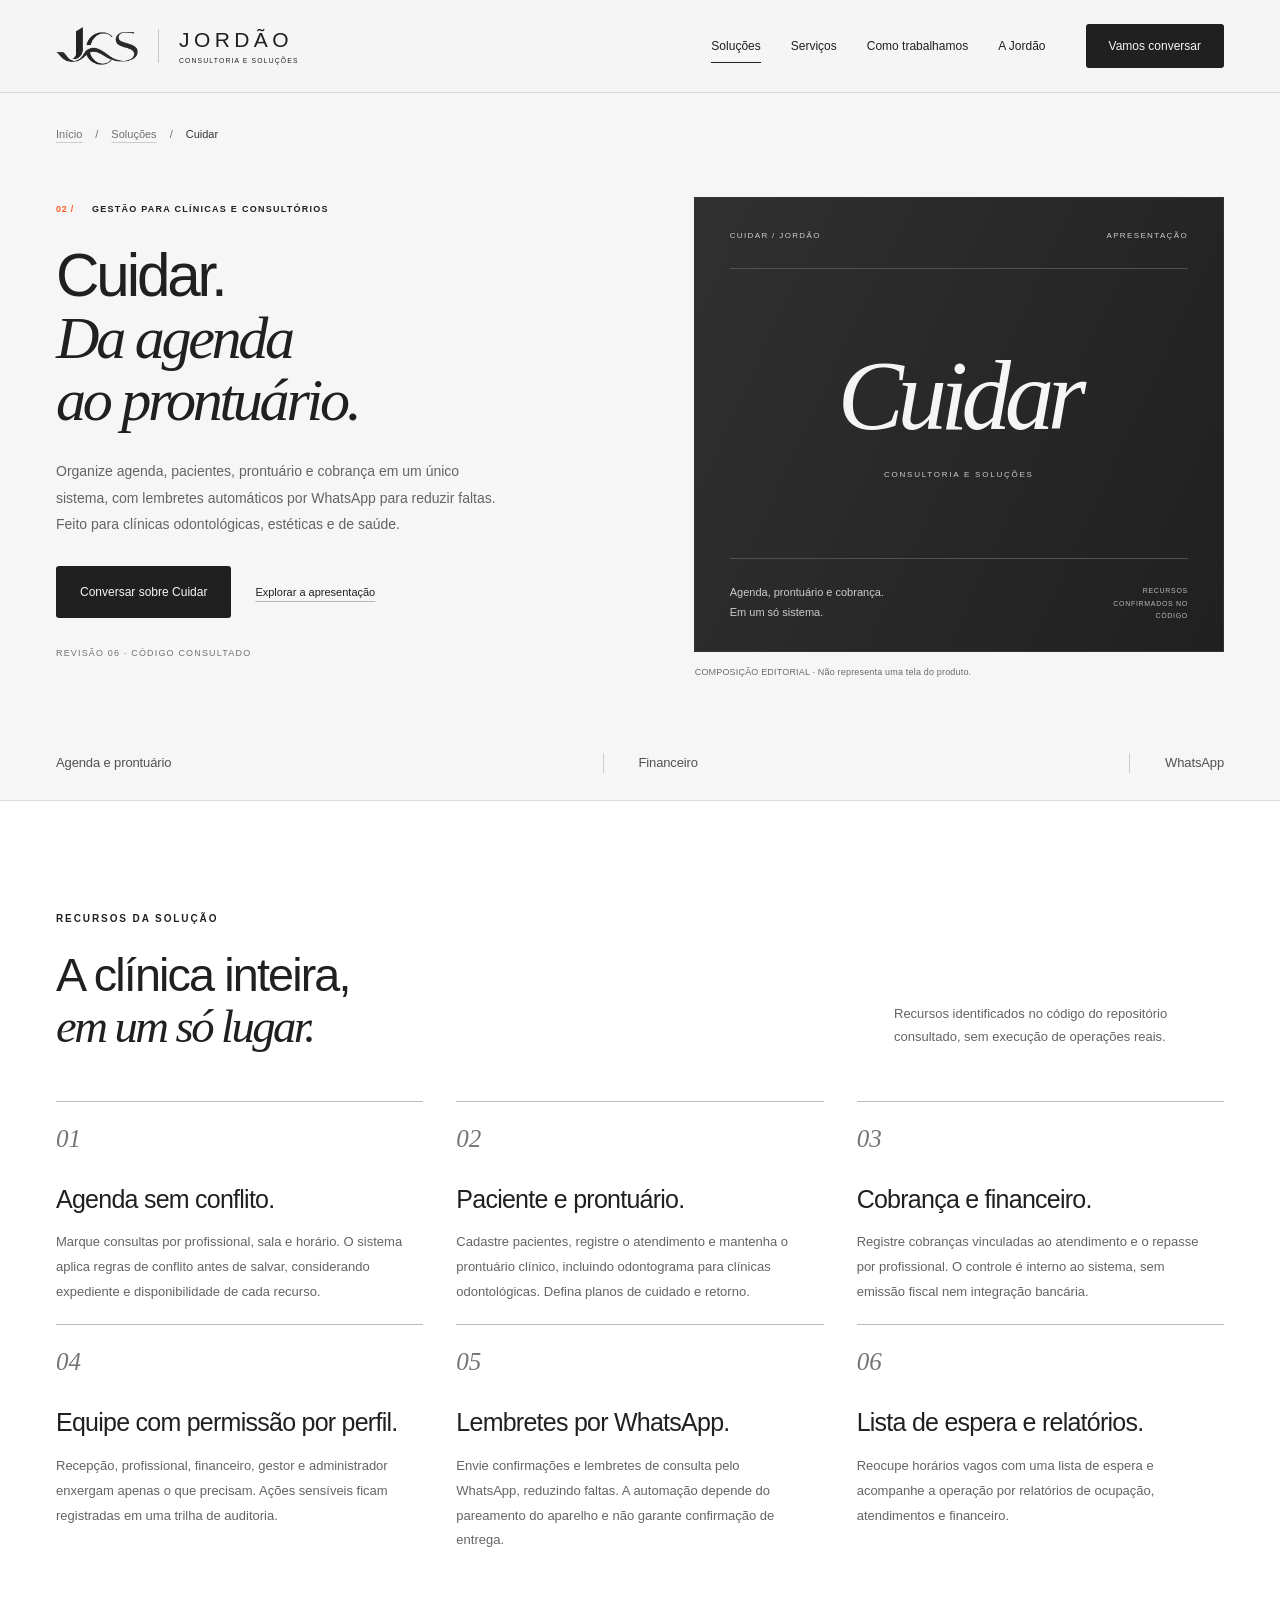
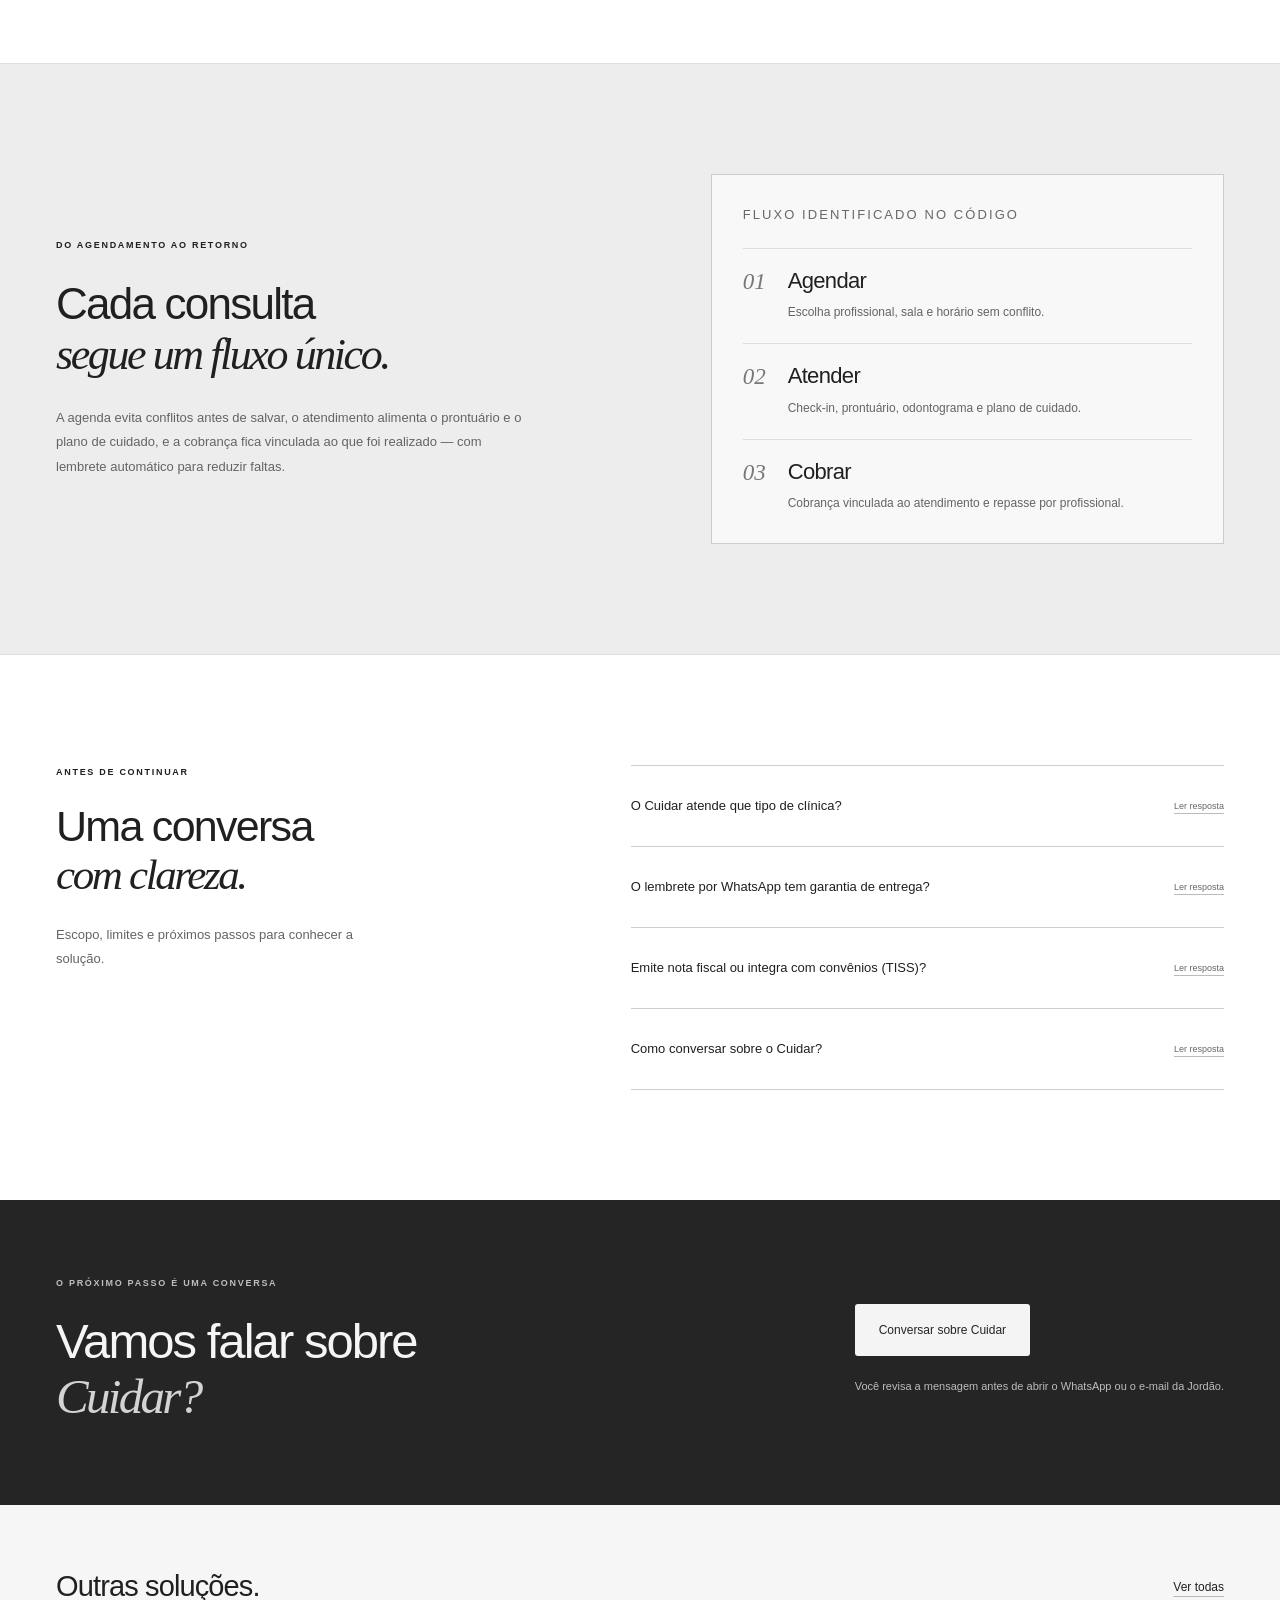
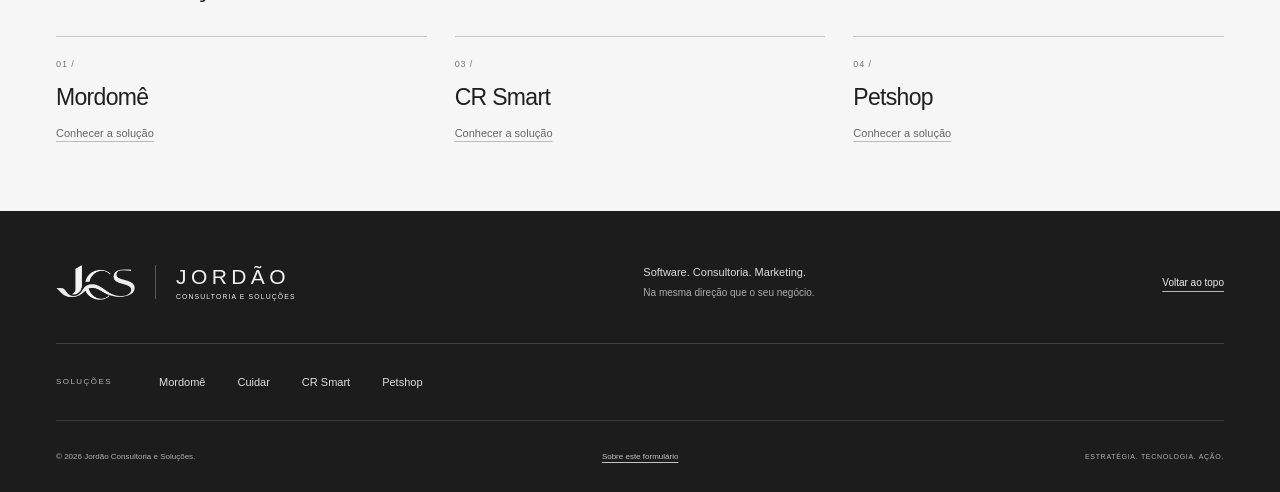
==== commit a849d17a: "Revisão 06: conteúdo real das soluções, acento visual e canal comercial Recria os textos de Mordomê," ====
--- a/cuidar.html
+++ b/cuidar.html
@@ -4,13 +4,11 @@
 <meta charset="utf-8"/>
 <meta content="width=device-width, initial-scale=1" name="viewport"/>
 <meta content="#f6f6f6" name="theme-color"/>
-<meta content="Conheça o Cuidar, solução da Jordão identificada na implantação Núcleo Criar. A apresentação dos módulos está sendo preparada para refletir o produto real." name="description"/>
-<!-- PRÉVIA: retirar esta linha somente depois de aprovar e publicar o site. -->
-<meta content="noindex, nofollow" name="robots"/>
+<meta content="Agenda com regras de conflito, prontuário com odontograma, cobrança e lembretes automáticos por WhatsApp. O Cuidar organiza a rotina de clínicas odontológicas, estéticas e de saúde." name="description"/>
 <meta content="website" property="og:type"/>
 <meta content="pt_BR" property="og:locale"/>
 <meta content="Cuidar — Jordão Consultoria e Soluções" property="og:title"/>
-<meta content="Conheça o Cuidar, solução da Jordão identificada na implantação Núcleo Criar. A apresentação dos módulos está sendo preparada para refletir o produto real." property="og:description"/>
+<meta content="Agenda com regras de conflito, prontuário com odontograma, cobrança e lembretes automáticos por WhatsApp. O Cuidar organiza a rotina de clínicas odontológicas, estéticas e de saúde." property="og:description"/>
 <title>Cuidar — Jordão Consultoria e Soluções</title>
 <link href="assets/favicon.png" rel="icon" type="image/png"/>
 <link href="styles.css" rel="stylesheet"/><link href="solucoes.css" rel="stylesheet"/>
@@ -28,4 +26,4 @@
 </button>
 <nav aria-label="Navegação principal" class="nav" id="navegacao"><a aria-current="location" href="solucoes.html">Soluções</a><a href="index.html#solucoes">Serviços</a><a href="index.html#metodo">Como trabalhamos</a><a href="index.html#sobre">A Jordão</a><a class="button button-dark nav-cta" href="index.html#contato">Vamos conversar</a></nav>
 </div>
-</header><main class="product-page" id="conteudo"><div class="container"><nav aria-label="Caminho de navegação" class="breadcrumb"><a href="index.html">Início</a><span aria-hidden="true">/</span><a href="solucoes.html">Soluções</a><span aria-hidden="true">/</span><span aria-current="page">Cuidar</span></nav></div><section aria-labelledby="product-title" class="product-hero" id="apresentacao"><div class="container product-hero-grid"><div class="product-copy"><p class="eyebrow"><span class="section-index">02 /</span> APRESENTAÇÃO EM PREPARAÇÃO</p><h1 id="product-title">Cuidar.<br/><em>Uma solução<br/>da Jordão.</em></h1><p class="product-description">Conheça o Cuidar, solução da Jordão identificada na implantação Núcleo Criar. A apresentação dos módulos está sendo preparada para refletir o produto real.</p><div class="product-actions"><a class="button button-dark" href="index.html?solucao=cuidar#contato">Conversar sobre Cuidar</a><a class="text-link" href="#recursos">Explorar a apresentação</a></div><p class="review-label">REVISÃO 05 · IDENTIDADE CONFIRMADA · RECURSOS PENDENTES</p></div><figure class="product-visual"><div class="concept-panel cuidar-panel"><div class="concept-top"><span>CUIDAR / JORDÃO</span><span>APRESENTAÇÃO</span></div><div class="cuidar-wordmark">Cuidar<span>CONSULTORIA E SOLUÇÕES</span></div><div class="cuidar-baseline"><p>Identificado como Núcleo Criar.<br/>Recursos em revisão.</p><span>IDENTIDADE CONFIRMADA</span></div></div><figcaption>COMPOSIÇÃO EDITORIAL · Não representa uma tela do produto.</figcaption></figure></div><div class="container"><details class="editorial-note"><summary><span>Sobre esta prévia</span><span class="detail-state"><span class="closed-text">Ler nota</span><span class="open-text">Fechar</span></span></summary><p>A relação Cuidar = Núcleo Criar foi confirmada pelo responsável. O Railway indica o repositório jjrfarias/clinicas, mas a consulta ao GitHub retornou 404 nesta conexão. Isso não comprova a inexistência do repositório: acesso e endereço ainda precisam ser conferidos. Os módulos não foram verificados nesta revisão.</p></details><div aria-label="Temas da solução" class="product-topics"><span>Cuidar</span><span>Núcleo Criar</span><span>Recursos em revisão</span></div></div></section><section aria-labelledby="features-title" class="section product-features" id="recursos"><div class="container"><div class="section-heading"><div><p class="eyebrow">APRESENTAÇÃO EM REVISÃO</p><h2 id="features-title">Uma identidade definida.<br/><em>Detalhes em revisão.</em></h2></div><p class="section-intro feature-intro">A relação com Núcleo Criar está confirmada. A lista de recursos ainda depende do acesso ao repositório correto.</p></div><div class="feature-grid"><article class="feature-card"><span class="feature-number">01</span><h3>A identidade confirmada.</h3><p>Cuidar é o nome usado nesta apresentação para a solução identificada na implantação Núcleo Criar.</p></article><article class="feature-card"><span class="feature-number">02</span><h3>O escopo em revisão.</h3><p>O acesso ao código ainda precisa ser resolvido para descrever os módulos com precisão. Esta página não antecipa funcionalidades não verificadas.</p></article><article class="feature-card"><span class="feature-number">03</span><h3>A apresentação do produto.</h3><p>As telas e o detalhamento da experiência serão incluídos após a validação do material técnico e comercial.</p></article></div></div></section><section aria-labelledby="use-title" class="use-section section"><div class="container use-grid"><div><p class="eyebrow">APRESENTAÇÃO EM PREPARAÇÃO</p><h2 id="use-title">Cuidar.<br/><em>Identificado no Núcleo Criar.</em></h2><p>O nome de apresentação está confirmado. O próximo passo é liberar a consulta ao repositório correto para revisar a finalidade, os módulos e as telas que devem aparecer aqui.</p></div><div class="pending-card"><p class="small-label">CONTEÚDO PARA COMPLETAR</p><div><span>01</span><strong>Para quem é o Cuidar</strong><small>A confirmar</small></div><div><span>02</span><strong>O que a solução resolve</strong><small>A confirmar</small></div><div><span>03</span><strong>Como funciona na prática</strong><small>A confirmar</small></div></div></div></section><section aria-labelledby="faq-title" class="section faq-section"><div class="container faq-grid"><div><p class="eyebrow">ANTES DE CONTINUAR</p><h2 id="faq-title">Uma conversa<br/><em>com clareza.</em></h2><p>Escopo, limites e próximos passos para conhecer a solução.</p></div><div class="faq-list"><details class="faq-item"><summary><span>Cuidar e Núcleo Criar são a mesma solução?</span><span class="detail-state"><span class="closed-text">Ler resposta</span><span class="open-text">Fechar</span></span></summary><p>O responsável confirmou que a implantação Núcleo Criar corresponde ao Cuidar. Por isso, a página utiliza Cuidar como nome de apresentação.</p></details><details class="faq-item"><summary><span>Por que os módulos ainda não estão descritos?</span><span class="detail-state"><span class="closed-text">Ler resposta</span><span class="open-text">Fechar</span></span></summary><p>O repositório associado não ficou acessível pela conexão usada nesta revisão. Antes de anunciar módulos, será necessário conferir o código ou a documentação autorizada do produto.</p></details><details class="faq-item"><summary><span>Como conversar sobre o Cuidar?</span><span class="detail-state"><span class="closed-text">Ler resposta</span><span class="open-text">Fechar</span></span></summary><p>Use o botão de conversa para preparar uma mensagem identificada com Cuidar. O WhatsApp comercial da Jordão ainda está pendente de configuração.</p></details></div></div></section><section aria-labelledby="product-cta-title" class="product-cta"><div class="container product-cta-grid"><div><p class="eyebrow">O PRÓXIMO PASSO É UMA CONVERSA</p><h2 id="product-cta-title">Vamos falar sobre<br/><em>Cuidar?</em></h2></div><div><a class="button button-light" href="index.html?solucao=cuidar#contato">Conversar sobre Cuidar</a><p>O canal comercial está em configuração.<br/>Nesta prévia, você prepara e copia a mensagem.</p></div></div></section><section aria-labelledby="related-title" class="section related-section"><div class="container"><div class="related-heading"><h2 id="related-title">Outras soluções.</h2><a class="text-link" href="solucoes.html">Ver todas</a></div><div class="related-grid"><a href="mordome.html"><span>01 /</span><strong>Mordomê</strong><small>Conhecer a solução</small></a><a href="venda-de-celular.html"><span>03 /</span><strong>CR Smart</strong><small>Conhecer a solução</small></a><a href="petshop.html"><span>04 /</span><strong>Petshop</strong><small>Conhecer a solução</small></a></div></div></section></main><footer class="footer"><div class="container"><div class="footer-top"><a aria-label="Jordão — voltar ao início" class="brand footer-brand" href="index.html#inicio"><img alt="" class="brand-logo" height="497" src="assets/logo-jcs-claro.png" width="1097"/><span aria-hidden="true" class="brand-divider"></span><span class="brand-name">JORDÃO<span>CONSULTORIA E SOLUÇÕES</span></span></a><p>Software. Consultoria. Marketing.<br/><span>Na mesma direção que o seu negócio.</span></p><a class="back-top" href="#topo">Voltar ao topo </a></div><nav aria-label="Soluções Jordão" class="footer-solutions"><span>SOLUÇÕES</span><a href="mordome.html">Mordomê</a><a href="cuidar.html">Cuidar</a><a href="venda-de-celular.html">CR Smart</a><a href="petshop.html">Petshop</a></nav><div class="footer-bottom"><p>© <span id="year">2026</span> Jordão Consultoria e Soluções.</p><button class="plain-button" id="privacy-button" type="button">Sobre este formulário</button><span>ESTRATÉGIA. TECNOLOGIA. AÇÃO.</span></div></div></footer><dialog aria-labelledby="message-title" class="dialog" id="message-dialog"><div class="dialog-content"><button aria-label="Fechar prévia da mensagem" class="dialog-close" data-close-dialog="" type="button"><svg aria-hidden="true" class="ui-icon" fill="none" focusable="false" height="16" stroke="currentColor" stroke-linecap="round" stroke-linejoin="round" stroke-width="1.5" viewbox="0 0 24 24" width="16"><path d="m6 6 12 12M6 18 18 6"></path></svg></button><p class="eyebrow">VAMOS CONVERSAR</p><h2 id="message-title">O primeiro passo<br/><em>está aqui.</em></h2><p class="dialog-description">Confira o resumo da sua mensagem antes de continuar.</p><pre class="message-preview" id="message-preview"></pre><p class="dialog-note" id="channel-note"></p><div class="dialog-actions"><a class="button button-dark" hidden="" href="#" id="send-message" rel="noopener noreferrer" target="_blank">Abrir WhatsApp </a><button class="button button-outline" id="copy-message" type="button">Copiar mensagem </button></div><p aria-live="polite" class="copy-status" id="copy-status" role="status"></p></div></dialog><dialog aria-labelledby="privacy-title" class="dialog privacy-dialog" id="privacy-dialog"><div class="dialog-content"><button aria-label="Fechar informações do formulário" class="dialog-close" data-close-dialog="" type="button"><svg aria-hidden="true" class="ui-icon" fill="none" focusable="false" height="16" stroke="currentColor" stroke-linecap="round" stroke-linejoin="round" stroke-width="1.5" viewbox="0 0 24 24" width="16"><path d="m6 6 12 12M6 18 18 6"></path></svg></button><p class="eyebrow">TRANSPARÊNCIA</p><h2 id="privacy-title">Sobre este<br/><em>formulário.</em></h2><p>O formulário prepara uma mensagem no seu próprio navegador. Este site não envia os campos para um servidor, não os salva em uma base de dados e não usa ferramentas de análise ou cookies de rastreamento.</p><p>O envio ao WhatsApp ou ao seu aplicativo de e-mail só é iniciado quando você escolhe abrir o canal configurado. A confirmação final de envio acontece nesse serviço, sujeito às regras dele.</p><p>Não inclua senhas, documentos ou dados confidenciais. O botão de copiar transfere apenas a mensagem preparada para a área de transferência do seu dispositivo.</p><p class="dialog-note">Esta é uma prévia do site. Os contatos e as informações institucionais serão revisados antes da publicação.</p><button class="button button-dark" data-close-dialog="" type="button">Entendi </button></div></dialog></body></html>
+</header><main class="product-page" id="conteudo"><div class="container"><nav aria-label="Caminho de navegação" class="breadcrumb"><a href="index.html">Início</a><span aria-hidden="true">/</span><a href="solucoes.html">Soluções</a><span aria-hidden="true">/</span><span aria-current="page">Cuidar</span></nav></div><section aria-labelledby="product-title" class="product-hero" id="apresentacao"><div class="container product-hero-grid"><div class="product-copy"><p class="eyebrow"><span class="section-index">02 /</span> GESTÃO PARA CLÍNICAS E CONSULTÓRIOS</p><h1 id="product-title">Cuidar.<br/><em>Da agenda<br/>ao prontuário.</em></h1><p class="product-description">Organize agenda, pacientes, prontuário e cobrança em um único sistema, com lembretes automáticos por WhatsApp para reduzir faltas. Feito para clínicas odontológicas, estéticas e de saúde.</p><div class="product-actions"><a class="button button-dark" href="index.html?solucao=cuidar#contato">Conversar sobre Cuidar</a><a class="text-link" href="#recursos">Explorar a apresentação</a></div><p class="review-label">REVISÃO 06 · CÓDIGO CONSULTADO</p></div><figure class="product-visual"><div class="concept-panel cuidar-panel"><div class="concept-top"><span>CUIDAR / JORDÃO</span><span>APRESENTAÇÃO</span></div><div class="cuidar-wordmark">Cuidar<span>CONSULTORIA E SOLUÇÕES</span></div><div class="cuidar-baseline"><p>Agenda, prontuário e cobrança.<br/>Em um só sistema.</p><span>RECURSOS CONFIRMADOS NO CÓDIGO</span></div></div><figcaption>COMPOSIÇÃO EDITORIAL · Não representa uma tela do produto.</figcaption></figure></div><div class="container"><div aria-label="Temas da solução" class="product-topics"><span>Agenda e prontuário</span><span>Financeiro</span><span>WhatsApp</span></div></div></section><section aria-labelledby="features-title" class="section product-features" id="recursos"><div class="container"><div class="section-heading"><div><p class="eyebrow">RECURSOS DA SOLUÇÃO</p><h2 id="features-title">A clínica inteira,<br/><em>em um só lugar.</em></h2></div><p class="section-intro feature-intro">Recursos identificados no código do repositório consultado, sem execução de operações reais.</p></div><div class="feature-grid"><article class="feature-card"><span class="feature-number">01</span><h3>Agenda sem conflito.</h3><p>Marque consultas por profissional, sala e horário. O sistema aplica regras de conflito antes de salvar, considerando expediente e disponibilidade de cada recurso.</p></article><article class="feature-card"><span class="feature-number">02</span><h3>Paciente e prontuário.</h3><p>Cadastre pacientes, registre o atendimento e mantenha o prontuário clínico, incluindo odontograma para clínicas odontológicas. Defina planos de cuidado e retorno.</p></article><article class="feature-card"><span class="feature-number">03</span><h3>Cobrança e financeiro.</h3><p>Registre cobranças vinculadas ao atendimento e o repasse por profissional. O controle é interno ao sistema, sem emissão fiscal nem integração bancária.</p></article><article class="feature-card"><span class="feature-number">04</span><h3>Equipe com permissão por perfil.</h3><p>Recepção, profissional, financeiro, gestor e administrador enxergam apenas o que precisam. Ações sensíveis ficam registradas em uma trilha de auditoria.</p></article><article class="feature-card"><span class="feature-number">05</span><h3>Lembretes por WhatsApp.</h3><p>Envie confirmações e lembretes de consulta pelo WhatsApp, reduzindo faltas. A automação depende do pareamento do aparelho e não garante confirmação de entrega.</p></article><article class="feature-card"><span class="feature-number">06</span><h3>Lista de espera e relatórios.</h3><p>Reocupe horários vagos com uma lista de espera e acompanhe a operação por relatórios de ocupação, atendimentos e financeiro.</p></article></div></div></section><section aria-labelledby="use-title" class="use-section section"><div class="container use-grid"><div><p class="eyebrow">DO AGENDAMENTO AO RETORNO</p><h2 id="use-title">Cada consulta<br/><em>segue um fluxo único.</em></h2><p>A agenda evita conflitos antes de salvar, o atendimento alimenta o prontuário e o plano de cuidado, e a cobrança fica vinculada ao que foi realizado — com lembrete automático para reduzir faltas.</p></div><div class="workflow-card"><p class="small-label">FLUXO IDENTIFICADO NO CÓDIGO</p><div><span>01</span><div><h3>Agendar</h3><p>Escolha profissional, sala e horário sem conflito.</p></div></div><div><span>02</span><div><h3>Atender</h3><p>Check-in, prontuário, odontograma e plano de cuidado.</p></div></div><div><span>03</span><div><h3>Cobrar</h3><p>Cobrança vinculada ao atendimento e repasse por profissional.</p></div></div></div></div></section><section aria-labelledby="faq-title" class="section faq-section"><div class="container faq-grid"><div><p class="eyebrow">ANTES DE CONTINUAR</p><h2 id="faq-title">Uma conversa<br/><em>com clareza.</em></h2><p>Escopo, limites e próximos passos para conhecer a solução.</p></div><div class="faq-list"><details class="faq-item"><summary><span>O Cuidar atende que tipo de clínica?</span><span class="detail-state"><span class="closed-text">Ler resposta</span><span class="open-text">Fechar</span></span></summary><p>Foi desenvolvido para clínicas odontológicas, estéticas, médicas, terapêuticas e de saúde em geral, com agenda, prontuário, cobrança e equipe organizados por unidade.</p></details><details class="faq-item"><summary><span>O lembrete por WhatsApp tem garantia de entrega?</span><span class="detail-state"><span class="closed-text">Ler resposta</span><span class="open-text">Fechar</span></span></summary><p>Não. A automação depende do pareamento do aparelho da clínica e não substitui a homologação de um provedor oficial. Trate como um recurso que reduz faltas, não como envio garantido.</p></details><details class="faq-item"><summary><span>Emite nota fiscal ou integra com convênios (TISS)?</span><span class="detail-state"><span class="closed-text">Ler resposta</span><span class="open-text">Fechar</span></span></summary><p>O sistema registra origem, convênio e autorização da cobrança, mas não transmite guias nem emite nota fiscal. Esses pontos não são apresentados como disponíveis nesta revisão.</p></details><details class="faq-item"><summary><span>Como conversar sobre o Cuidar?</span><span class="detail-state"><span class="closed-text">Ler resposta</span><span class="open-text">Fechar</span></span></summary><p>Use o botão de conversa para preparar uma mensagem identificada com Cuidar pelo WhatsApp configurado da Jordão.</p></details></div></div></section><section aria-labelledby="product-cta-title" class="product-cta"><div class="container product-cta-grid"><div><p class="eyebrow">O PRÓXIMO PASSO É UMA CONVERSA</p><h2 id="product-cta-title">Vamos falar sobre<br/><em>Cuidar?</em></h2></div><div><a class="button button-light" href="index.html?solucao=cuidar#contato">Conversar sobre Cuidar</a><p>Você revisa a mensagem antes de abrir o WhatsApp ou o e-mail da Jordão.</p></div></div></section><section aria-labelledby="related-title" class="section related-section"><div class="container"><div class="related-heading"><h2 id="related-title">Outras soluções.</h2><a class="text-link" href="solucoes.html">Ver todas</a></div><div class="related-grid"><a href="mordome.html"><span>01 /</span><strong>Mordomê</strong><small>Conhecer a solução</small></a><a href="venda-de-celular.html"><span>03 /</span><strong>CR Smart</strong><small>Conhecer a solução</small></a><a href="petshop.html"><span>04 /</span><strong>Petshop</strong><small>Conhecer a solução</small></a></div></div></section></main><footer class="footer"><div class="container"><div class="footer-top"><a aria-label="Jordão — voltar ao início" class="brand footer-brand" href="index.html#inicio"><img alt="" class="brand-logo" height="497" src="assets/logo-jcs-claro.png" width="1097"/><span aria-hidden="true" class="brand-divider"></span><span class="brand-name">JORDÃO<span>CONSULTORIA E SOLUÇÕES</span></span></a><p>Software. Consultoria. Marketing.<br/><span>Na mesma direção que o seu negócio.</span></p><a class="back-top" href="#topo">Voltar ao topo </a></div><nav aria-label="Soluções Jordão" class="footer-solutions"><span>SOLUÇÕES</span><a href="mordome.html">Mordomê</a><a href="cuidar.html">Cuidar</a><a href="venda-de-celular.html">CR Smart</a><a href="petshop.html">Petshop</a></nav><div class="footer-bottom"><p>© <span id="year">2026</span> Jordão Consultoria e Soluções.</p><button class="plain-button" id="privacy-button" type="button">Sobre este formulário</button><span>ESTRATÉGIA. TECNOLOGIA. AÇÃO.</span></div></div></footer><dialog aria-labelledby="message-title" class="dialog" id="message-dialog"><div class="dialog-content"><button aria-label="Fechar prévia da mensagem" class="dialog-close" data-close-dialog="" type="button"><svg aria-hidden="true" class="ui-icon" fill="none" focusable="false" height="16" stroke="currentColor" stroke-linecap="round" stroke-linejoin="round" stroke-width="1.5" viewbox="0 0 24 24" width="16"><path d="m6 6 12 12M6 18 18 6"></path></svg></button><p class="eyebrow">VAMOS CONVERSAR</p><h2 id="message-title">O primeiro passo<br/><em>está aqui.</em></h2><p class="dialog-description">Confira o resumo da sua mensagem antes de continuar.</p><pre class="message-preview" id="message-preview"></pre><p class="dialog-note" id="channel-note"></p><div class="dialog-actions"><a class="button button-dark" hidden="" href="#" id="send-message" rel="noopener noreferrer" target="_blank">Abrir WhatsApp </a><button class="button button-outline" id="copy-message" type="button">Copiar mensagem </button></div><p aria-live="polite" class="copy-status" id="copy-status" role="status"></p></div></dialog><dialog aria-labelledby="privacy-title" class="dialog privacy-dialog" id="privacy-dialog"><div class="dialog-content"><button aria-label="Fechar informações do formulário" class="dialog-close" data-close-dialog="" type="button"><svg aria-hidden="true" class="ui-icon" fill="none" focusable="false" height="16" stroke="currentColor" stroke-linecap="round" stroke-linejoin="round" stroke-width="1.5" viewbox="0 0 24 24" width="16"><path d="m6 6 12 12M6 18 18 6"></path></svg></button><p class="eyebrow">TRANSPARÊNCIA</p><h2 id="privacy-title">Sobre este<br/><em>formulário.</em></h2><p>O formulário prepara uma mensagem no seu próprio navegador. Este site não envia os campos para um servidor, não os salva em uma base de dados e não usa ferramentas de análise ou cookies de rastreamento.</p><p>O envio ao WhatsApp ou ao seu aplicativo de e-mail só é iniciado quando você escolhe abrir o canal configurado. A confirmação final de envio acontece nesse serviço, sujeito às regras dele.</p><p>Não inclua senhas, documentos ou dados confidenciais. O botão de copiar transfere apenas a mensagem preparada para a área de transferência do seu dispositivo.</p><p class="dialog-note">Esta é uma prévia do site. Os contatos e as informações institucionais serão revisados antes da publicação.</p><button class="button button-dark" data-close-dialog="" type="button">Entendi </button></div></dialog></body></html>
--- a/styles.css
+++ b/styles.css
@@ -1,5 +1,5 @@
 /* JORDÃO / Site institucional — revisão 02: iconografia discreta. */
-:root{--paper:#f6f6f6;--white:#ffffff;--ink:#202020;--muted:#646464;--line:#dbdbdb;--dark:#1c1c1c;--dark-muted:#b7b7b7;--serif:Georgia,"Times New Roman",serif;--sans:"Helvetica Neue",Arial,sans-serif;--max:1256px}
+:root{--paper:#f6f6f6;--white:#ffffff;--ink:#202020;--muted:#646464;--line:#dbdbdb;--dark:#1c1c1c;--dark-muted:#b7b7b7;--serif:Georgia,"Times New Roman",serif;--sans:"Helvetica Neue",Arial,sans-serif;--max:1256px;--accent:#ff5c28;--accent-ink:#1c1c1c}
 *,*::before,*::after{box-sizing:border-box}
 html{scroll-behavior:smooth;scroll-padding-top:110px}
 body{margin:0;background:var(--paper);color:var(--ink);font-family:var(--sans);font-size:16px;line-height:1.55;-webkit-font-smoothing:antialiased}
@@ -86,3 +86,68 @@
 @media(max-width:380px){.disciplines{font-size:14px}.disciplines>span+span::before{margin-inline:14px}}
 
 @media print{.header{position:static}.nav,.menu-toggle,.hero-actions,.hero-note,.scroll-link,.contact-form,.back-top,.plain-button,.challenge-links,.dialog,.solutions-note a{display:none!important}body{background:white}.container{width:100%}.section{padding:32px 0}.hero{padding-top:28px}.hero-grid{gap:30px}.hero h1{font-size:50px}.hero-bottom{margin-top:20px}.about{background:white;color:black}.about .eyebrow,.about-detail p,.about-detail .about-lead,.about h2 em,.about-principles strong{color:#333333}.about-signature img{filter:invert(1)}.about-grid{gap:40px}.contact-grid{grid-template-columns:1fr}.footer{background:white;color:black}.footer img{filter:invert(1)}.footer p,.footer-top p,.footer-top p>span{color:#333333}a{break-inside:avoid}.service-card,.method-grid li{break-inside:avoid}}
+
+/* ===== Revisão 06 — acento, movimento e chamadas mais fortes ===== */
+
+/* Acento em pontos estratégicos: números de seção, ícones, foco */
+.section-index{position:relative;color:var(--accent);font-weight:700}
+.service-top svg{stroke:var(--ink);transition:stroke .25s,transform .35s}
+.service-card:hover .service-top svg{stroke:var(--accent);transform:translateY(-3px) rotate(-2deg)}
+::selection{background:var(--accent);color:#fff}
+:focus-visible{outline-color:var(--accent)}
+.eyebrow-line{background:var(--accent)}
+
+/* Botão primário: sweep de luz + leve escala no hover, sem perder a base escura aprovada */
+.button-dark{position:relative;overflow:hidden;z-index:0}
+.button-dark::before{content:"";position:absolute;inset:0;background:var(--accent);transform:translateX(-102%);transition:transform .38s cubic-bezier(.65,0,.35,1);z-index:-1}
+.button-dark:hover::before{transform:translateX(0)}
+.button-dark:hover{color:#171717;transform:translateY(-2px) scale(1.015)}
+.button-dark:active{transform:translateY(0) scale(.99)}
+
+/* Card link e text-link: sublinhado que "acende" em acento no hover */
+.card-link:hover,.text-link:hover,.solutions-note a:hover,.challenge-links a:hover{text-decoration-color:var(--accent);color:var(--ink)}
+.challenge-links a{transition:padding-left .25s,color .2s}
+.challenge-links a:hover{padding-left:8px}
+
+/* Hero: textura sutil de ruído + brilho de acento no palco da marca */
+.brand-stage{position:relative}
+.brand-stage::after{content:"";position:absolute;inset:0;pointer-events:none;background:radial-gradient(circle at 82% 12%,rgba(255,92,40,.16),transparent 42%)}
+.stage-badge{position:relative}
+.stage-badge::before{content:"";position:absolute;left:-1px;top:-1px;width:22px;height:2px;background:var(--accent)}
+.hero-note{position:relative;padding-left:14px}
+.hero-note::before{content:"";position:absolute;left:0;top:50%;width:7px;height:7px;border-radius:50%;background:var(--accent);transform:translateY(-50%)}
+
+/* Portfolio: destaque de acento na borda e número ao passar o mouse */
+.portfolio-card{position:relative;transition:transform .3s,box-shadow .3s}
+.portfolio-card:hover{transform:translateY(-4px);box-shadow:0 22px 40px -28px rgba(0,0,0,.35)}
+.portfolio-card::before{content:"";position:absolute;left:0;top:0;height:2px;width:0;background:var(--accent);transition:width .35s}
+.portfolio-card:hover::before{width:100%}
+.portfolio-meta span:last-child{transition:color .2s}
+.portfolio-card:hover .portfolio-meta span:last-child{color:var(--accent)}
+
+/* Chip de disciplinas do hero: acento discreto no separador ao passar perto */
+.disciplines>span{transition:color .2s}
+.disciplines>span:hover{color:var(--accent)}
+
+/* Formulário: foco e envio com acento */
+.field input:focus,.field select:focus,.field textarea:focus{border-color:var(--accent)}
+.submit-button:not(:disabled)::before{background:var(--accent)}
+
+/* Reveal ao rolar — respeita prefers-reduced-motion */
+[data-reveal]{opacity:0;transform:translateY(22px);transition:opacity .7s cubic-bezier(.2,.6,.2,1),transform .7s cubic-bezier(.2,.6,.2,1)}
+[data-reveal].is-visible{opacity:1;transform:none}
+[data-reveal="stagger"]>*{opacity:0;transform:translateY(18px);transition:opacity .6s ease,transform .6s ease}
+[data-reveal="stagger"].is-visible>*{opacity:1;transform:none}
+[data-reveal="stagger"].is-visible>*:nth-child(1){transition-delay:.02s}
+[data-reveal="stagger"].is-visible>*:nth-child(2){transition-delay:.09s}
+[data-reveal="stagger"].is-visible>*:nth-child(3){transition-delay:.16s}
+[data-reveal="stagger"].is-visible>*:nth-child(4){transition-delay:.23s}
+@media(prefers-reduced-motion:reduce){[data-reveal],[data-reveal="stagger"]>*{opacity:1!important;transform:none!important;transition:none!important}}
+
+/* Barra de chamada fixa (mobile) — reforça a conversão sem brigar com o header */
+.sticky-cta{position:fixed;left:0;right:0;bottom:0;z-index:40;display:none;padding:12px 16px calc(12px + env(safe-area-inset-bottom));background:rgba(28,28,28,.92);backdrop-filter:blur(10px);border-top:1px solid #3a3a3a;transform:translateY(100%);transition:transform .3s ease}
+.sticky-cta.is-shown{transform:translateY(0)}
+.sticky-cta a{display:flex;align-items:center;justify-content:center;gap:14px;background:var(--accent);color:#171717;font-size:13px;font-weight:600;padding:14px 18px;border-radius:3px;min-height:48px}
+@media(max-width:720px){.sticky-cta{display:block}.footer{padding-bottom:88px}}
+
+@media print{.sticky-cta{display:none!important}}
--- a/solucoes.css
+++ b/solucoes.css
@@ -86,23 +86,20 @@
 .concept-title{font-family:var(--sans);font-size:32px;line-height:1.15;letter-spacing:-.035em;margin:26px 0 0;color:#f1f1f1;font-weight:400}
 .concept-title em{font-family:var(--serif);font-style:italic;color:#dedede}
 .concept-baseline{font-size:8px;letter-spacing:.17em;padding-top:23px;border-top:1px solid #515151;margin-top:auto;color:#c7c7c7}
-/* A working mathematical example, never connected to the actual product. */
-.stock-label{display:flex;align-items:center;justify-content:space-between;border-bottom:1px solid #484848;padding:21px 0 12px}
-.stock-label>span{font-size:8px;letter-spacing:.13em;color:#bdbdbd}
-.stock-label strong{font-size:13px;font-weight:400}
-.stock-values{display:grid;grid-template-columns:1.25fr 1fr;gap:20px;padding:20px 0 19px}
-.stock-values>div+div{border-left:1px solid #505050;padding-left:24px}
-.stock-values span{font-size:10px;color:#c8c8c8;display:block;margin-bottom:8px}
-.stock-values strong{font-size:33px;letter-spacing:-.04em;line-height:1;font-weight:400;white-space:nowrap;font-variant-numeric:tabular-nums}
-.stock-values small{font-size:17px;font-weight:400;color:#c6c6c6;letter-spacing:0}
-.stock-track{height:4px;background:#515151;overflow:hidden;margin-bottom:24px}
-.stock-track>span{display:block;height:100%;width:100%;background:#e4e4e4;transition:width .25s ease}
-.stock-actions{display:flex;align-items:center;gap:22px}
-.concept-button{background:#ededed;color:#242424;min-height:43px;border-color:#ededed;font-size:11px;padding:12px 18px;white-space:normal}
-.concept-button:hover{background:#fff}
-.concept-button:disabled{background:#494949;color:#ccc;border-color:#666}
-.concept-reset{border:0;background:transparent;color:#ddd;font-size:11px;min-height:44px;padding:8px 0;text-decoration:underline;text-underline-offset:5px;text-decoration-color:#858585}
-.stock-status{font-size:10px;color:#c2c2c2;line-height:1.7;margin-top:14px;min-height:18px;font-variant-numeric:tabular-nums}
+/* Salão do Mordomê: composição de mesas por status, nunca conectada ao produto real. */
+.floor-grid{display:grid;grid-template-columns:repeat(4,1fr);gap:12px;margin:24px 0 20px}
+.floor-table{aspect-ratio:1;display:flex;align-items:center;justify-content:center;font:italic 16px var(--serif);border:1px solid #4a4a4a;border-radius:4px;color:#d8d8d8;background:#2c2c2c}
+.floor-table.is-free{color:#8f8f8f;border-color:#3d3d3d;background:transparent}
+.floor-table.is-open{border-color:#6b6b6b;background:#333}
+.floor-table.is-kitchen{border-color:var(--accent);color:#f5f5f5;background:#333}
+.floor-table.is-bill{border-color:#8f8f8f;background:#3d3d3d;color:#f1f1f1}
+.floor-legend{display:flex;flex-wrap:wrap;gap:8px 18px;padding-top:19px;border-top:1px solid #484848;margin-top:auto}
+.floor-legend span{display:flex;align-items:center;gap:8px;font-size:9px;letter-spacing:.06em;color:#c2c2c2}
+.floor-legend i{width:7px;height:7px;border-radius:50%;background:#5a5a5a;flex:none}
+.floor-legend span:nth-child(1) i{background:transparent;border:1px solid #6b6b6b}
+.floor-legend span:nth-child(2) i{background:#8a8a8a}
+.floor-legend span:nth-child(3) i{background:var(--accent)}
+.floor-legend span:nth-child(4) i{background:#f1f1f1}
 .cuidar-panel{background:linear-gradient(115deg,#303030,#202020);min-height:455px}
 .cuidar-wordmark{font:italic 99px/1 var(--serif);letter-spacing:-.065em;margin:auto 0;text-align:center;padding:46px 0}
 .cuidar-wordmark span{font:8px/1.8 var(--sans);letter-spacing:.22em;display:block;margin:23px 0 0;color:#ccc}
